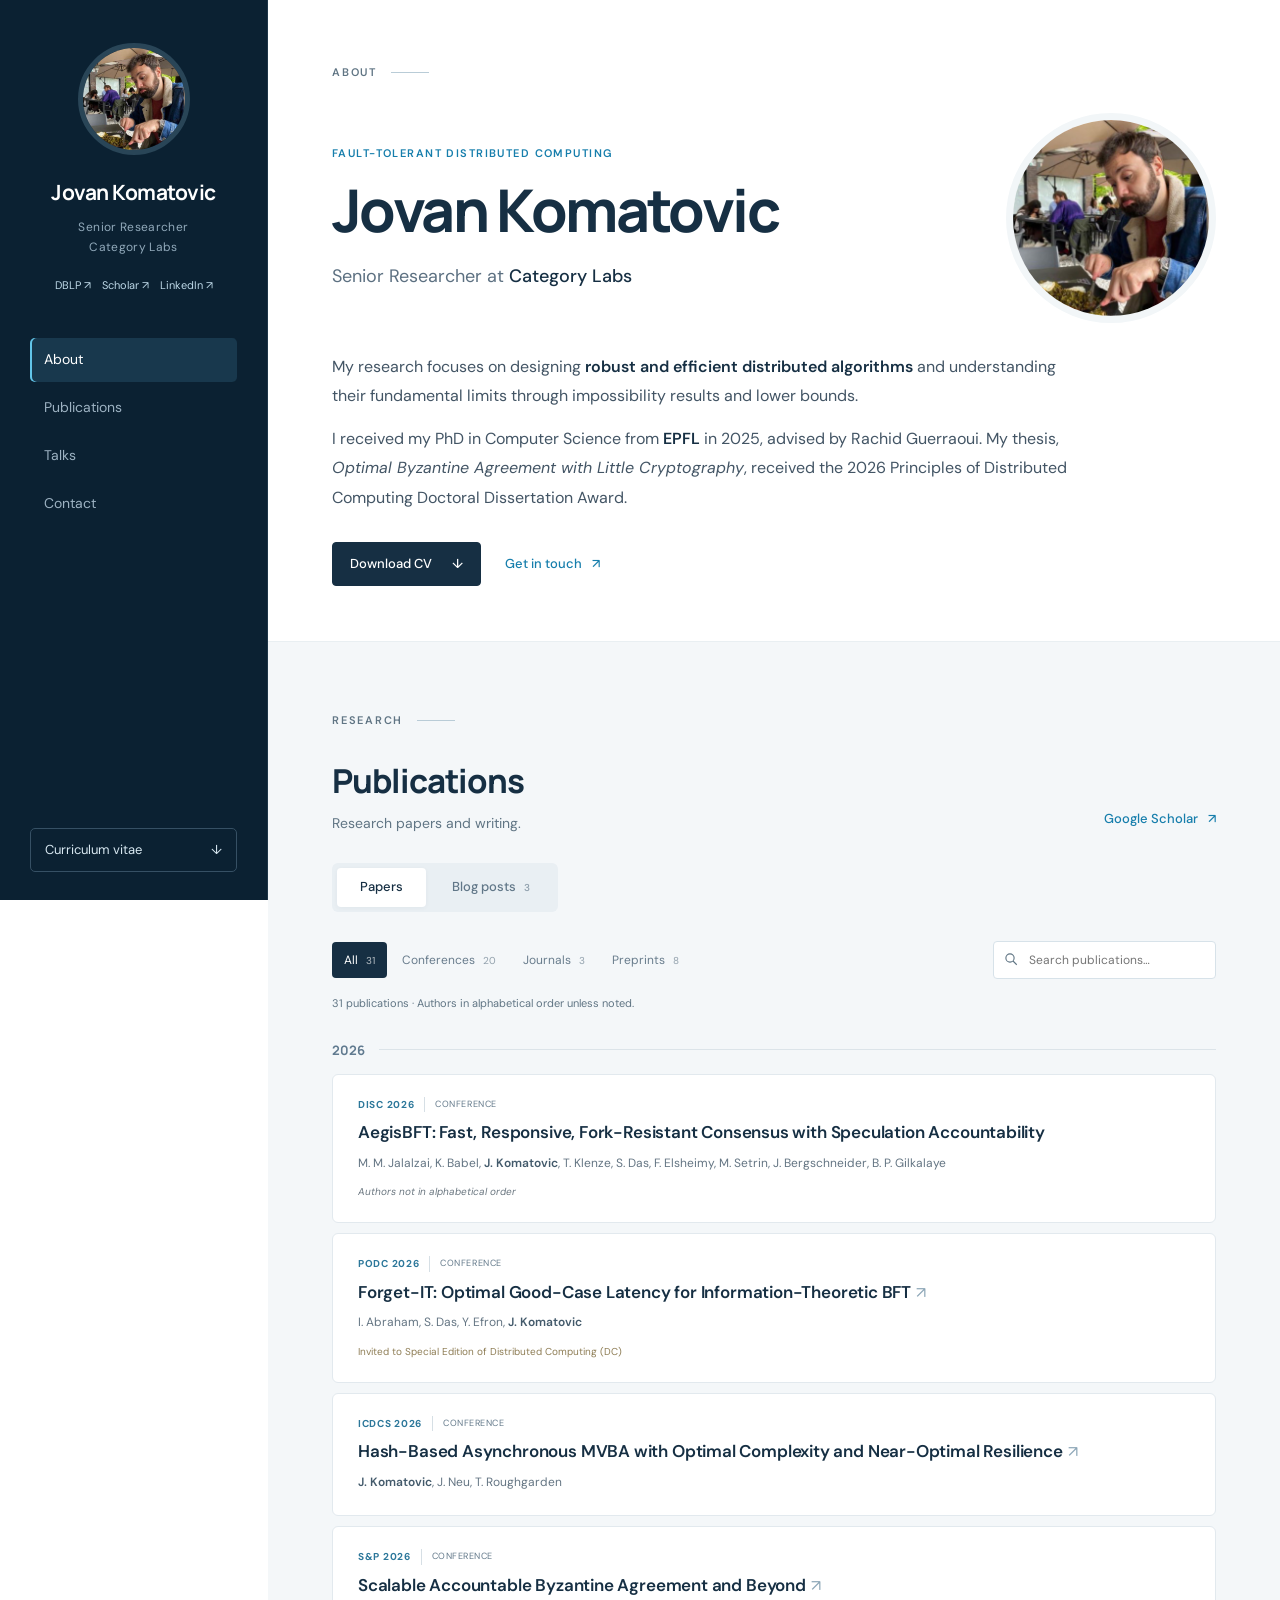
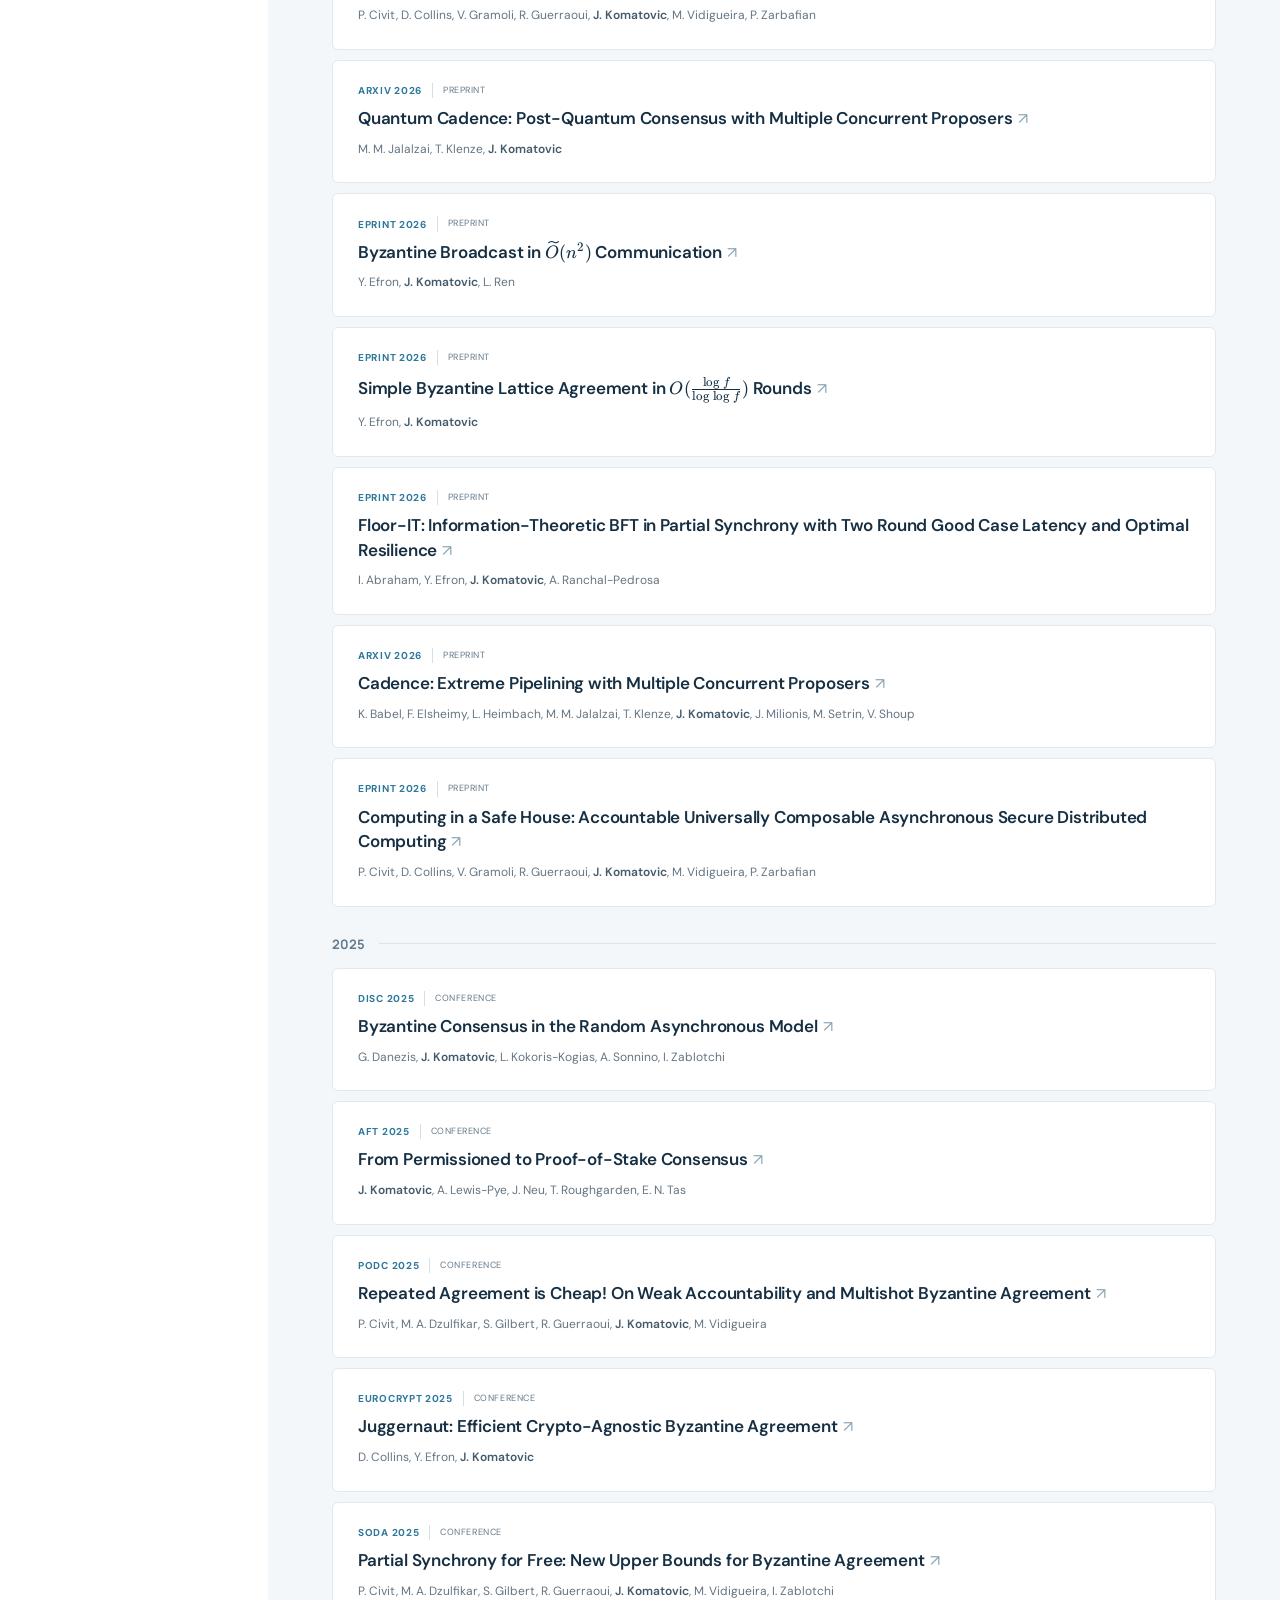
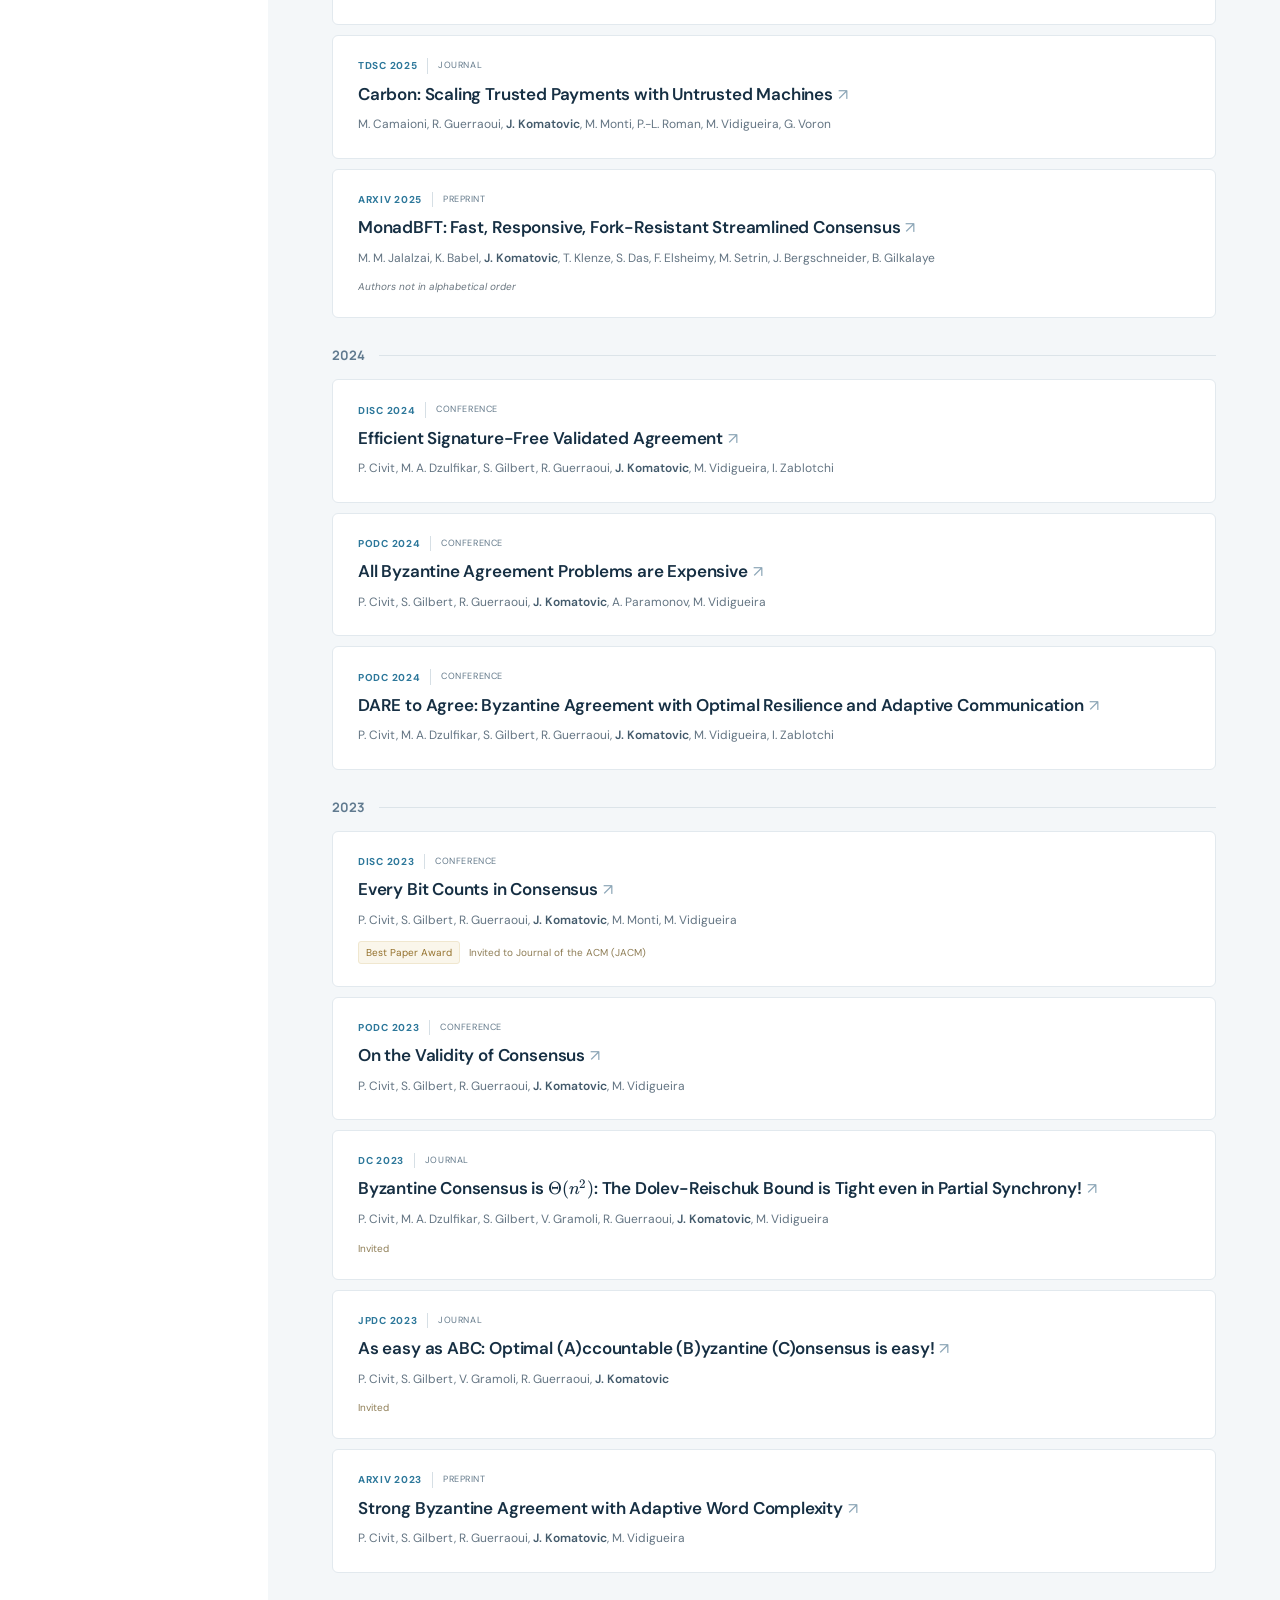
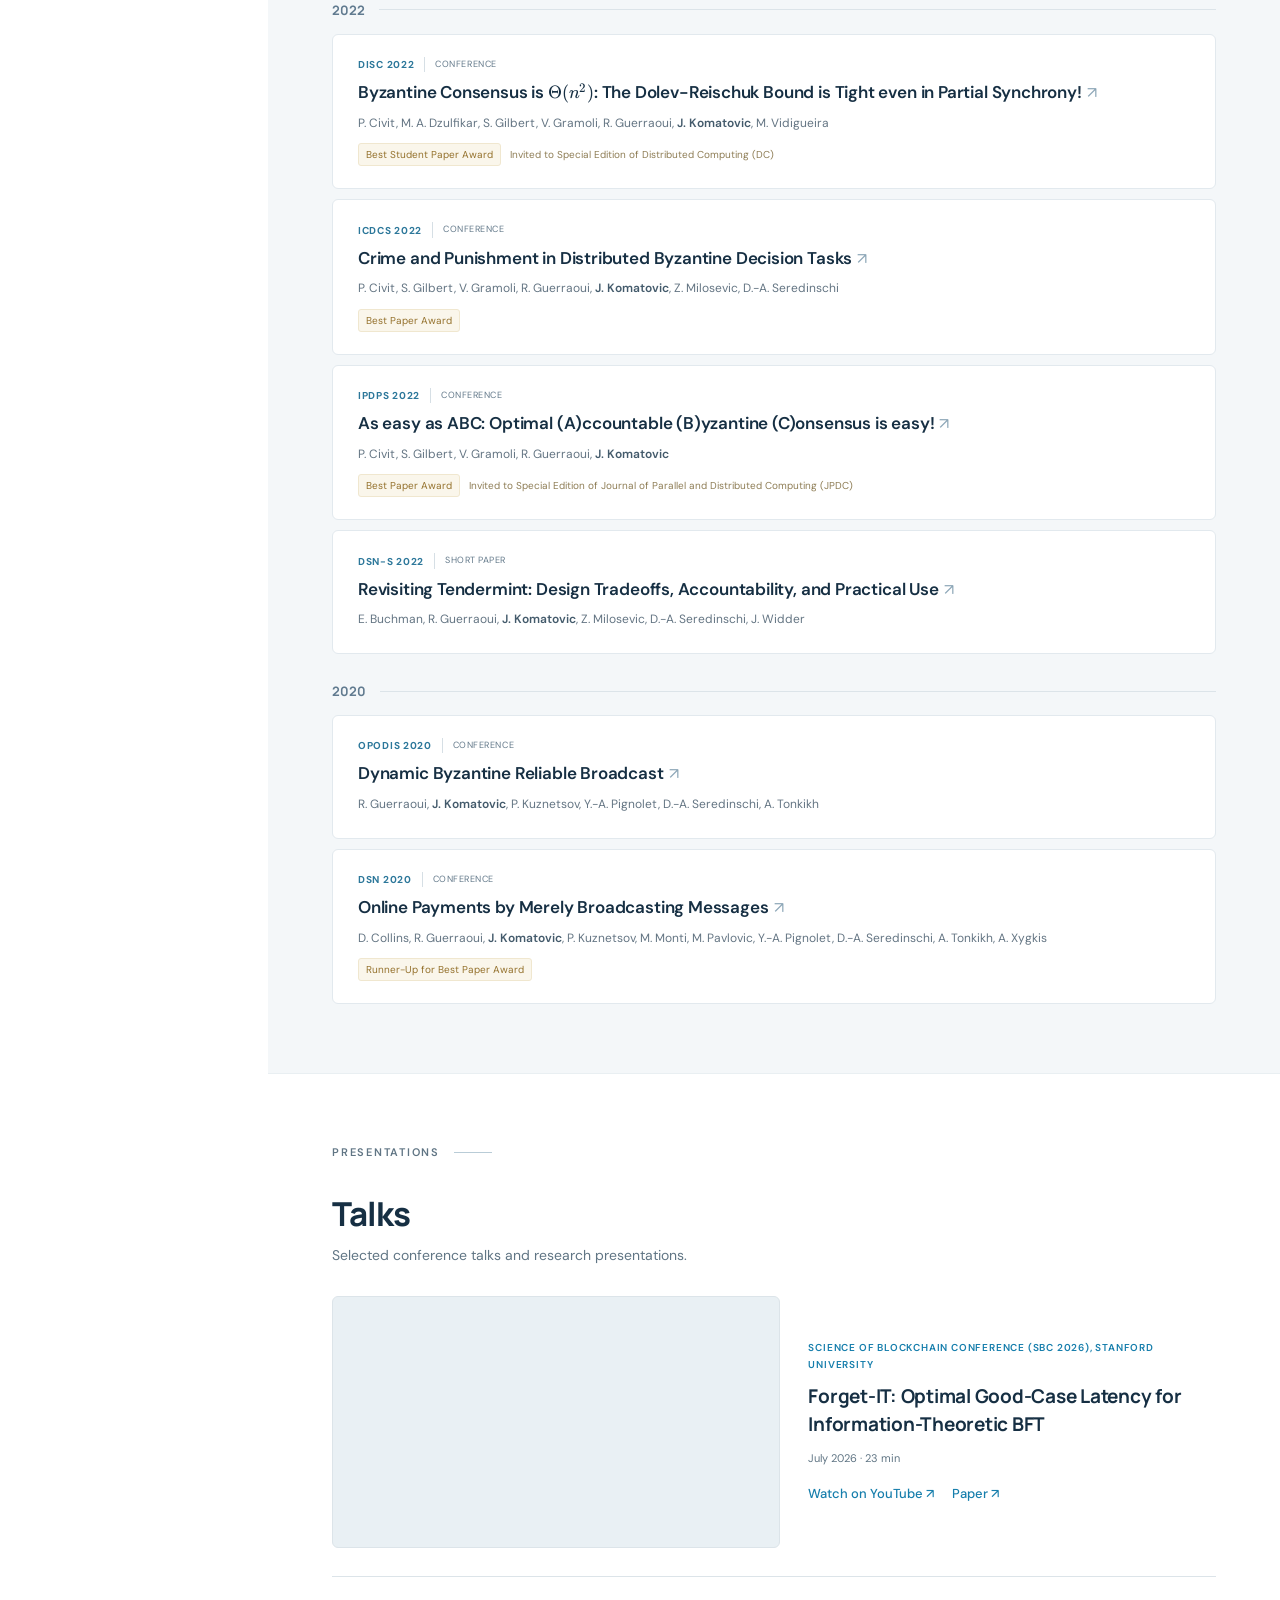
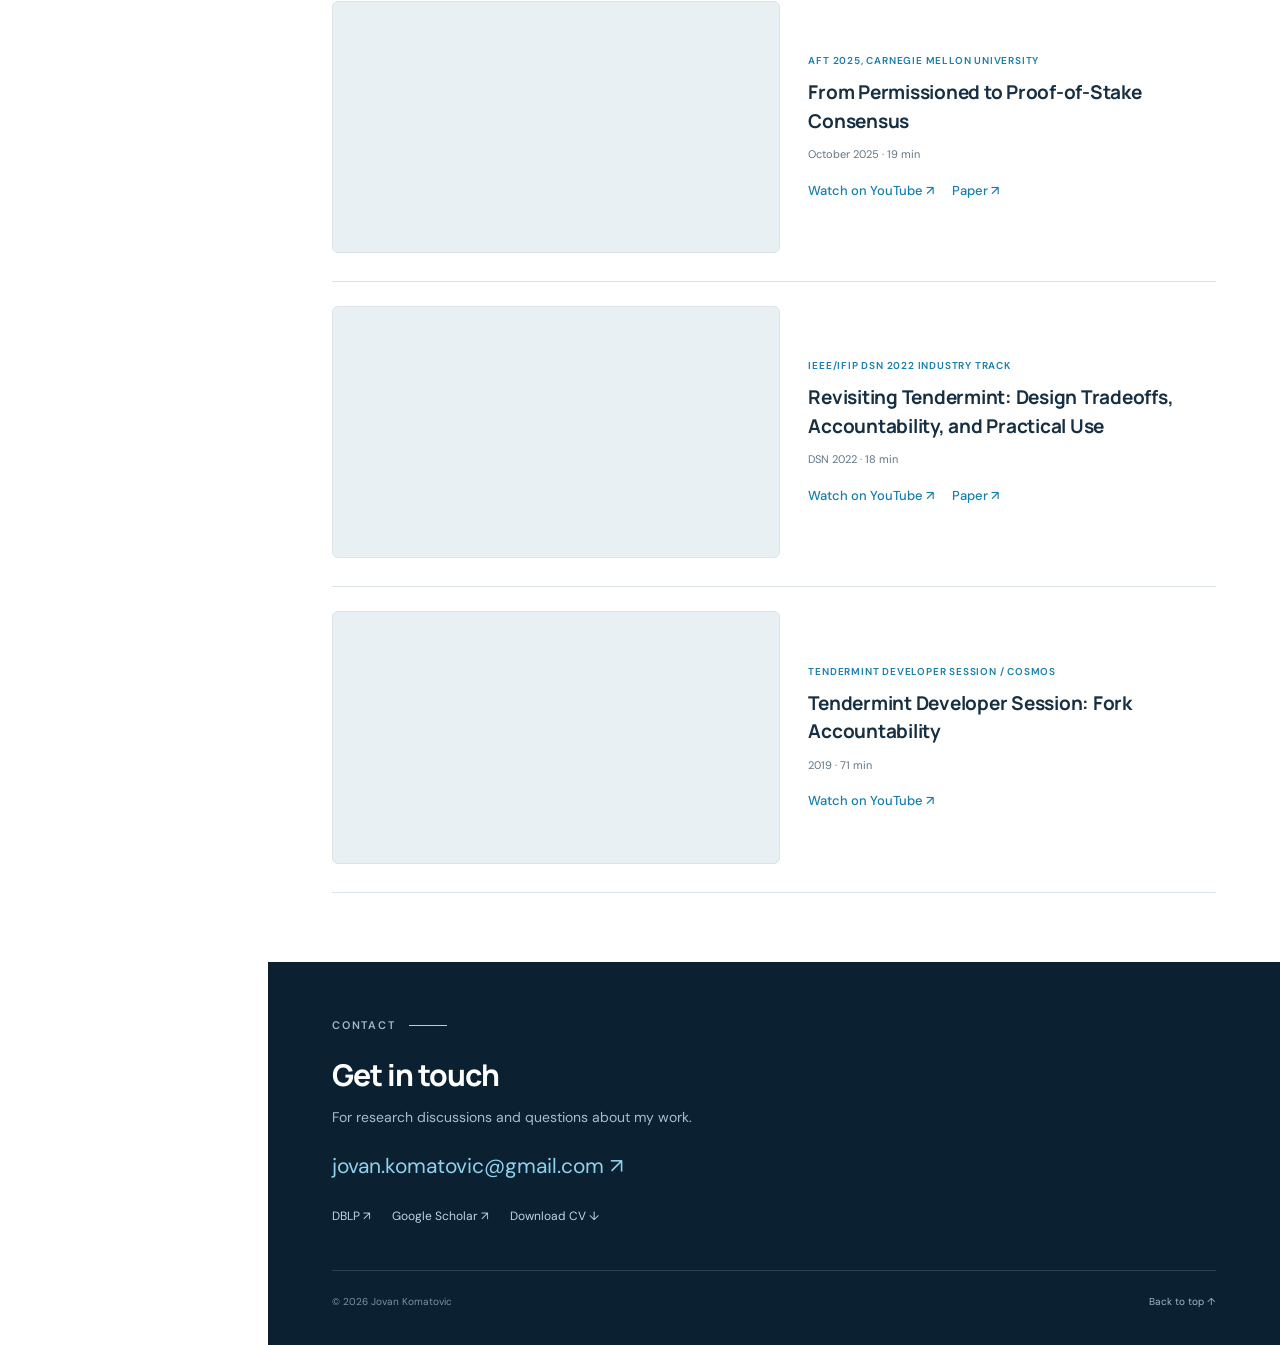
==== index.html @ bb8ce45b "Add files via upload" ====
<!doctype html>
<html lang="en">
<head>
<meta charset="UTF-8"><meta name="viewport" content="width=device-width,initial-scale=1">
<title>Jovan Komatovic | Distributed Computing</title>
<meta name="description" content="Jovan Komatovic, Senior Researcher at Category Labs. Research on distributed computing, Byzantine fault tolerance, consensus, and the limits of agreement.">
<meta name="theme-color" content="#0b2132">
<meta property="og:title" content="Jovan Komatovic | Distributed Computing"><meta property="og:description" content="Research, publications, and academic work in fault-tolerant distributed computing."><meta property="og:type" content="website">
<link rel="icon" type="image/svg+xml" href="favicon.svg"><link rel="stylesheet" href="katex.min.css"><link rel="stylesheet" href="styles.css"><script src="script.js" defer></script>
</head>
<body>
<a class="skip-link" href="#main">Skip to content</a>
<header class="mobile-bar"><a class="mobile-brand" href="#about">Jovan Komatovic<span style="color:#258bb7">.</span></a><button class="menu-toggle" type="button" aria-expanded="false" aria-controls="sidebar" aria-label="Open navigation"><svg width="18" height="18" viewBox="0 0 24 24" fill="none" stroke="currentColor" stroke-width="1.5"><path d="M4 6h16M4 12h16M4 18h16"/></svg></button></header>
<button class="menu-backdrop" aria-label="Close navigation" tabindex="-1"></button>
<aside class="sidebar" id="sidebar" aria-label="Profile and navigation">
<button class="menu-close" type="button" aria-label="Close navigation">×</button>
<div class="identity"><a href="#about" class="profile-photo-link" aria-label="Jovan Komatovic — home"><img class="profile-photo" src="jovan-komatovic.jpg" alt="Jovan Komatovic" width="112" height="112"></a><a href="#about" class="identity-name">Jovan Komatovic</a><p class="identity-role">Senior Researcher<br>Category Labs</p><div class="profile-links"><a href="https://dblp.org/pid/256/9434.html" target="_blank" rel="noopener noreferrer">DBLP ↗</a><a href="https://scholar.google.com/citations?user=EXXbLXkAAAAJ" target="_blank" rel="noopener noreferrer">Scholar ↗</a><a href="https://rs.linkedin.com/in/jovan-komatovic-494227280" target="_blank" rel="noopener noreferrer">LinkedIn ↗</a></div></div>
<nav class="navigation" aria-label="Main navigation"><a class="nav-link active" href="#about">About</a><a class="nav-link" href="#publications">Publications</a><a class="nav-link" href="#talks">Talks</a><a class="nav-link" href="#contact">Contact</a></nav>
<div class="sidebar-bottom"><a class="sidebar-cv" href="Jovan-Komatovic-CV.pdf" download>Curriculum vitae <span aria-hidden="true">↓</span></a></div>
</aside>
<main id="main">
<section class="section about" id="about"><div class="inner">
<div class="section-label">About</div>
<div class="hero-top"><div><p class="eyebrow">Fault-tolerant distributed computing</p><h1>Jovan Komatovic</h1><p class="role">Senior Researcher at <strong>Category Labs</strong></p></div><img class="hero-photo" src="jovan-komatovic.jpg" alt="Jovan Komatovic" width="210" height="210"></div>
<div class="bio"><p>My research focuses on designing <strong>robust and efficient distributed algorithms</strong> and understanding their fundamental limits through impossibility results and lower bounds.</p><p>I received my PhD in Computer Science from <strong>EPFL</strong> in 2025, advised by Rachid Guerraoui. My thesis, <em>Optimal Byzantine Agreement with Little Cryptography</em>, received the 2026 Principles of Distributed Computing Doctoral Dissertation Award.</p></div>

<div class="hero-actions"><a class="button-primary" href="Jovan-Komatovic-CV.pdf" download>Download CV <span aria-hidden="true">↓</span></a><a class="text-link" href="mailto:jovan.komatovic@gmail.com">Get in touch <span aria-hidden="true">↗</span></a></div>
</div></section>
<section class="section publications" id="publications"><div class="inner">
<div class="section-label">Research</div><div class="section-header"><div><h2>Publications</h2><p class="section-intro">Research papers and writing.</p></div><a class="text-link" href="https://scholar.google.com/citations?user=EXXbLXkAAAAJ" target="_blank" rel="noopener noreferrer">Google Scholar <span aria-hidden="true">↗</span></a></div>
<div class="publication-tabs" role="tablist" aria-label="Publication type"><button id="papers-tab" role="tab" aria-selected="true" aria-controls="papers-panel" tabindex="0" data-view="papers">Papers</button><button id="blogs-tab" role="tab" aria-selected="false" aria-controls="blogs-panel" tabindex="-1" data-view="blogs">Blog posts <span>3</span></button></div><div id="papers-panel" class="publication-panel" role="tabpanel" aria-labelledby="papers-tab"><div class="publication-controls"><div class="filters" role="group" aria-label="Filter publications"><button class="filter" data-filter="all" aria-pressed="true">All <span class="count">31</span></button><button class="filter" data-filter="conference" aria-pressed="false">Conferences <span class="count">20</span></button><button class="filter" data-filter="journal" aria-pressed="false">Journals <span class="count">3</span></button><button class="filter" data-filter="preprint" aria-pressed="false">Preprints <span class="count">8</span></button></div><label class="search"><svg width="15" height="15" viewBox="0 0 20 20" fill="none" stroke="currentColor" stroke-width="1.5" aria-hidden="true"><circle cx="8" cy="8" r="5.5"/><path d="m12 12 5 5"/></svg><span class="sr-only">Search publications</span><input id="publication-search" type="search" placeholder="Search publications…" autocomplete="off"></label></div>
<p class="results-meta"><span id="results-count" aria-live="polite">31 publications</span> · Authors in alphabetical order unless noted.</p>
<div id="publication-list"><div class="year-group"><div class="pub-year" role="heading" aria-level="3">2026</div><div class="pub-list">
<article class="publication" data-category="conference"><div class="pub-meta"><span class="venue" title="International Symposium on Distributed Computing">DISC 2026</span><span class="pub-category">Conference</span></div><h3>AegisBFT: Fast, Responsive, Fork-Resistant Consensus with Speculation Accountability</h3><p class="authors">M. M. Jalalzai, K. Babel, <strong>J. Komatovic</strong>, T. Klenze, S. Das, F. Elsheimy, M. Setrin, J. Bergschneider, B. P. Gilkalaye</p><div class="pub-note"><span class="author-note">Authors not in alphabetical order</span></div></article>
<article class="publication" data-category="conference"><div class="pub-meta"><span class="venue" title="ACM Symposium on Principles of Distributed Computing">PODC 2026</span><span class="pub-category">Conference</span></div><h3><a href="https://eprint.iacr.org/2026/355" target="_blank" rel="noopener noreferrer">Forget-IT: Optimal Good-Case Latency for Information-Theoretic BFT<span class="paper-arrow" aria-hidden="true">↗</span></a></h3><p class="authors">I. Abraham, S. Das, Y. Efron, <strong>J. Komatovic</strong></p><div class="pub-note"><span>Invited to Special Edition of Distributed Computing (DC)</span></div></article>
<article class="publication" data-category="conference"><div class="pub-meta"><span class="venue" title="IEEE International Conference on Distributed Computing Systems">ICDCS 2026</span><span class="pub-category">Conference</span></div><h3><a href="https://doi.org/10.1109/2575-8411.2026.00017" target="_blank" rel="noopener noreferrer">Hash-Based Asynchronous MVBA with Optimal Complexity and Near-Optimal Resilience<span class="paper-arrow" aria-hidden="true">↗</span></a></h3><p class="authors"><strong>J. Komatovic</strong>, J. Neu, T. Roughgarden</p></article>
<article class="publication" data-category="conference"><div class="pub-meta"><span class="venue" title="IEEE Symposium on Security and Privacy">S&amp;P 2026</span><span class="pub-category">Conference</span></div><h3><a href="https://eprint.iacr.org/2025/1277" target="_blank" rel="noopener noreferrer">Scalable Accountable Byzantine Agreement and Beyond<span class="paper-arrow" aria-hidden="true">↗</span></a></h3><p class="authors">P. Civit, D. Collins, V. Gramoli, R. Guerraoui, <strong>J. Komatovic</strong>, M. Vidigueira, P. Zarbafian</p></article>
<article class="publication" data-category="preprint"><div class="pub-meta"><span class="venue" title="arXiv">arXiv 2026</span><span class="pub-category">Preprint</span></div><h3><a href="https://arxiv.org/abs/2610.32803" target="_blank" rel="noopener noreferrer">Quantum Cadence: Post-Quantum Consensus with Multiple Concurrent Proposers<span class="paper-arrow" aria-hidden="true">↗</span></a></h3><p class="authors">M. M. Jalalzai, T. Klenze, <strong>J. Komatovic</strong></p></article>
<article class="publication" data-category="preprint"><div class="pub-meta"><span class="venue" title="ePrint">ePrint 2026</span><span class="pub-category">Preprint</span></div><h3><a href="https://eprint.iacr.org/2026/2504" target="_blank" rel="noopener noreferrer">Byzantine Broadcast in <span class="katex"><span class="katex-mathml"><math xmlns="http://www.w3.org/1998/Math/MathML"><semantics><mrow><mover accent="true"><mi>O</mi><mo stretchy="true">~</mo></mover><mo stretchy="false">(</mo><msup><mi>n</mi><mn>2</mn></msup><mo stretchy="false">)</mo></mrow><annotation encoding="application/x-tex">\widetilde{O}(n^2)</annotation></semantics></math></span><span class="katex-html" aria-hidden="true"><span class="katex-base"><span class="katex-strut" style="height:1.1933em;vertical-align:-0.25em;"></span><span class="mord katex-accent"><span class="vlist-t"><span class="vlist-r"><span class="vlist" style="height:0.9433em;"><span style="top:-3em;"><span class="pstrut" style="height:3em;"></span><span class="mord mathnormal" style="margin-right:0.0278em;">O</span></span><span class="svg-align" style="width:calc(100% - 0.1667em);margin-left:0.1667em;top:-3.6833em;"><span class="pstrut" style="height:3em;"></span><span style="height:0.26em;"><svg xmlns="http://www.w3.org/2000/svg" width="100%" height="0.26em" viewBox="0 0 600 260" preserveAspectRatio="none"><path d="M200 55.538c-77 0-168 73.953-177 73.953-3 0-7
-2.175-9-5.437L2 97c-1-2-2-4-2-6 0-4 2-7 5-9l20-12C116 12 171 0 207 0c86 0
 114 68 191 68 78 0 168-68 177-68 4 0 7 2 9 5l12 19c1 2.175 2 4.35 2 6.525 0
 4.35-2 7.613-5 9.788l-19 13.05c-92 63.077-116.937 75.308-183 76.128
-68.267.847-113-73.952-191-73.952z"/></svg></span></span></span></span></span></span><span class="mopen">(</span><span class="mord"><span class="mord mathnormal">n</span><span class="msupsub"><span class="vlist-t"><span class="vlist-r"><span class="vlist" style="height:0.8141em;"><span style="top:-3.063em;margin-right:0.05em;"><span class="pstrut" style="height:2.7em;"></span><span class="katex-sizing reset-size6 size3 mtight"><span class="mord mtight">2</span></span></span></span></span></span></span></span><span class="mclose">)</span></span></span></span> Communication<span class="paper-arrow" aria-hidden="true">↗</span></a></h3><p class="authors">Y. Efron, <strong>J. Komatovic</strong>, L. Ren</p></article>
<article class="publication" data-category="preprint"><div class="pub-meta"><span class="venue" title="ePrint">ePrint 2026</span><span class="pub-category">Preprint</span></div><h3><a href="https://eprint.iacr.org/2026/2400" target="_blank" rel="noopener noreferrer">Simple Byzantine Lattice Agreement in <span class="katex"><span class="katex-mathml"><math xmlns="http://www.w3.org/1998/Math/MathML"><semantics><mrow><mi>O</mi><mo stretchy="false">(</mo><mfrac><mrow><mi>log</mi><mo>⁡</mo><mi>f</mi></mrow><mrow><mi>log</mi><mo>⁡</mo><mi>log</mi><mo>⁡</mo><mi>f</mi></mrow></mfrac><mo stretchy="false">)</mo></mrow><annotation encoding="application/x-tex">O(\frac{\log f}{\log\log f})</annotation></semantics></math></span><span class="katex-html" aria-hidden="true"><span class="katex-base"><span class="katex-strut" style="height:1.4133em;vertical-align:-0.4811em;"></span><span class="mord mathnormal" style="margin-right:0.0278em;">O</span><span class="mopen">(</span><span class="mord"><span class="mopen nulldelimiter"></span><span class="mfrac"><span class="vlist-t vlist-t2"><span class="vlist-r"><span class="vlist" style="height:0.9322em;"><span style="top:-2.655em;"><span class="pstrut" style="height:3em;"></span><span class="katex-sizing reset-size6 size3 mtight"><span class="mord mtight"><span class="mop mtight"><span class="mtight">l</span><span class="mtight">o</span><span class="mtight" style="margin-right:0.0139em;">g</span></span><span class="mspace mtight" style="margin-right:0.1952em;"></span><span class="mop mtight"><span class="mtight">l</span><span class="mtight">o</span><span class="mtight" style="margin-right:0.0139em;">g</span></span><span class="mspace mtight" style="margin-right:0.1952em;"></span><span class="mord mathnormal mtight" style="margin-right:0.1076em;">f</span></span></span></span><span style="top:-3.23em;"><span class="pstrut" style="height:3em;"></span><span class="frac-line" style="border-bottom-width:0.04em;"></span></span><span style="top:-3.4461em;"><span class="pstrut" style="height:3em;"></span><span class="katex-sizing reset-size6 size3 mtight"><span class="mord mtight"><span class="mop mtight"><span class="mtight">l</span><span class="mtight">o</span><span class="mtight" style="margin-right:0.0139em;">g</span></span><span class="mspace mtight" style="margin-right:0.1952em;"></span><span class="mord mathnormal mtight" style="margin-right:0.1076em;">f</span></span></span></span></span><span class="vlist-s">​</span></span><span class="vlist-r"><span class="vlist" style="height:0.4811em;"><span></span></span></span></span></span><span class="mclose nulldelimiter"></span></span><span class="mclose">)</span></span></span></span> Rounds<span class="paper-arrow" aria-hidden="true">↗</span></a></h3><p class="authors">Y. Efron, <strong>J. Komatovic</strong></p></article>
<article class="publication" data-category="preprint"><div class="pub-meta"><span class="venue" title="ePrint">ePrint 2026</span><span class="pub-category">Preprint</span></div><h3><a href="https://eprint.iacr.org/2026/1496" target="_blank" rel="noopener noreferrer">Floor-IT: Information-Theoretic BFT in Partial Synchrony with Two Round Good Case Latency and Optimal Resilience<span class="paper-arrow" aria-hidden="true">↗</span></a></h3><p class="authors">I. Abraham, Y. Efron, <strong>J. Komatovic</strong>, A. Ranchal-Pedrosa</p></article>
<article class="publication" data-category="preprint"><div class="pub-meta"><span class="venue" title="arXiv">arXiv 2026</span><span class="pub-category">Preprint</span></div><h3><a href="https://arxiv.org/abs/2607.02275" target="_blank" rel="noopener noreferrer">Cadence: Extreme Pipelining with Multiple Concurrent Proposers<span class="paper-arrow" aria-hidden="true">↗</span></a></h3><p class="authors">K. Babel, F. Elsheimy, L. Heimbach, M. M. Jalalzai, T. Klenze, <strong>J. Komatovic</strong>, J. Milionis, M. Setrin, V. Shoup</p></article>
<article class="publication" data-category="preprint"><div class="pub-meta"><span class="venue" title="ePrint">ePrint 2026</span><span class="pub-category">Preprint</span></div><h3><a href="https://eprint.iacr.org/2026/182" target="_blank" rel="noopener noreferrer">Computing in a Safe House: Accountable Universally Composable Asynchronous Secure Distributed Computing<span class="paper-arrow" aria-hidden="true">↗</span></a></h3><p class="authors">P. Civit, D. Collins, V. Gramoli, R. Guerraoui, <strong>J. Komatovic</strong>, M. Vidigueira, P. Zarbafian</p></article>
</div></div>
<div class="year-group"><div class="pub-year" role="heading" aria-level="3">2025</div><div class="pub-list">
<article class="publication" data-category="conference"><div class="pub-meta"><span class="venue" title="International Symposium on Distributed Computing">DISC 2025</span><span class="pub-category">Conference</span></div><h3><a href="https://doi.org/10.4230/LIPIcs.DISC.2025.28" target="_blank" rel="noopener noreferrer">Byzantine Consensus in the Random Asynchronous Model<span class="paper-arrow" aria-hidden="true">↗</span></a></h3><p class="authors">G. Danezis, <strong>J. Komatovic</strong>, L. Kokoris-Kogias, A. Sonnino, I. Zablotchi</p></article>
<article class="publication" data-category="conference"><div class="pub-meta"><span class="venue" title="Advances in Financial Technologies">AFT 2025</span><span class="pub-category">Conference</span></div><h3><a href="https://doi.org/10.4230/LIPIcs.AFT.2025.18" target="_blank" rel="noopener noreferrer">From Permissioned to Proof-of-Stake Consensus<span class="paper-arrow" aria-hidden="true">↗</span></a></h3><p class="authors"><strong>J. Komatovic</strong>, A. Lewis-Pye, J. Neu, T. Roughgarden, E. N. Tas</p></article>
<article class="publication" data-category="conference"><div class="pub-meta"><span class="venue" title="ACM Symposium on Principles of Distributed Computing">PODC 2025</span><span class="pub-category">Conference</span></div><h3><a href="https://doi.org/10.1145/3732772.3733520" target="_blank" rel="noopener noreferrer">Repeated Agreement is Cheap! On Weak Accountability and Multishot Byzantine Agreement<span class="paper-arrow" aria-hidden="true">↗</span></a></h3><p class="authors">P. Civit, M. A. Dzulfikar, S. Gilbert, R. Guerraoui, <strong>J. Komatovic</strong>, M. Vidigueira</p></article>
<article class="publication" data-category="conference"><div class="pub-meta"><span class="venue" title="International Conference on the Theory and Applications of Cryptographic Techniques">Eurocrypt 2025</span><span class="pub-category">Conference</span></div><h3><a href="https://doi.org/10.1007/978-3-031-91092-0_3" target="_blank" rel="noopener noreferrer">Juggernaut: Efficient Crypto-Agnostic Byzantine Agreement<span class="paper-arrow" aria-hidden="true">↗</span></a></h3><p class="authors">D. Collins, Y. Efron, <strong>J. Komatovic</strong></p></article>
<article class="publication" data-category="conference"><div class="pub-meta"><span class="venue" title="ACM-SIAM Symposium on Discrete Algorithms">SODA 2025</span><span class="pub-category">Conference</span></div><h3><a href="https://doi.org/10.1137/1.9781611978322.144" target="_blank" rel="noopener noreferrer">Partial Synchrony for Free: New Upper Bounds for Byzantine Agreement<span class="paper-arrow" aria-hidden="true">↗</span></a></h3><p class="authors">P. Civit, M. A. Dzulfikar, S. Gilbert, R. Guerraoui, <strong>J. Komatovic</strong>, M. Vidigueira, I. Zablotchi</p></article>
<article class="publication" data-category="journal"><div class="pub-meta"><span class="venue" title="IEEE Transactions on Dependable and Secure Computing">TDSC 2025</span><span class="pub-category">Journal</span></div><h3><a href="https://doi.org/10.1109/TDSC.2024.3428617" target="_blank" rel="noopener noreferrer">Carbon: Scaling Trusted Payments with Untrusted Machines<span class="paper-arrow" aria-hidden="true">↗</span></a></h3><p class="authors">M. Camaioni, R. Guerraoui, <strong>J. Komatovic</strong>, M. Monti, P.-L. Roman, M. Vidigueira, G. Voron</p></article>
<article class="publication" data-category="preprint"><div class="pub-meta"><span class="venue" title="arXiv">arXiv 2025</span><span class="pub-category">Preprint</span></div><h3><a href="https://arxiv.org/abs/2502.20692" target="_blank" rel="noopener noreferrer">MonadBFT: Fast, Responsive, Fork-Resistant Streamlined Consensus<span class="paper-arrow" aria-hidden="true">↗</span></a></h3><p class="authors">M. M. Jalalzai, K. Babel, <strong>J. Komatovic</strong>, T. Klenze, S. Das, F. Elsheimy, M. Setrin, J. Bergschneider, B. Gilkalaye</p><div class="pub-note"><span class="author-note">Authors not in alphabetical order</span></div></article>
</div></div>
<div class="year-group"><div class="pub-year" role="heading" aria-level="3">2024</div><div class="pub-list">
<article class="publication" data-category="conference"><div class="pub-meta"><span class="venue" title="International Symposium on Distributed Computing">DISC 2024</span><span class="pub-category">Conference</span></div><h3><a href="https://doi.org/10.4230/LIPIcs.DISC.2024.14" target="_blank" rel="noopener noreferrer">Efficient Signature-Free Validated Agreement<span class="paper-arrow" aria-hidden="true">↗</span></a></h3><p class="authors">P. Civit, M. A. Dzulfikar, S. Gilbert, R. Guerraoui, <strong>J. Komatovic</strong>, M. Vidigueira, I. Zablotchi</p></article>
<article class="publication" data-category="conference"><div class="pub-meta"><span class="venue" title="ACM Symposium on Principles of Distributed Computing">PODC 2024</span><span class="pub-category">Conference</span></div><h3><a href="https://arxiv.org/abs/2311.08060" target="_blank" rel="noopener noreferrer">All Byzantine Agreement Problems are Expensive<span class="paper-arrow" aria-hidden="true">↗</span></a></h3><p class="authors">P. Civit, S. Gilbert, R. Guerraoui, <strong>J. Komatovic</strong>, A. Paramonov, M. Vidigueira</p></article>
<article class="publication" data-category="conference"><div class="pub-meta"><span class="venue" title="ACM Symposium on Principles of Distributed Computing">PODC 2024</span><span class="pub-category">Conference</span></div><h3><a href="https://eprint.iacr.org/2024/403" target="_blank" rel="noopener noreferrer">DARE to Agree: Byzantine Agreement with Optimal Resilience and Adaptive Communication<span class="paper-arrow" aria-hidden="true">↗</span></a></h3><p class="authors">P. Civit, M. A. Dzulfikar, S. Gilbert, R. Guerraoui, <strong>J. Komatovic</strong>, M. Vidigueira, I. Zablotchi</p></article>
</div></div>
<div class="year-group"><div class="pub-year" role="heading" aria-level="3">2023</div><div class="pub-list">
<article class="publication" data-category="conference"><div class="pub-meta"><span class="venue" title="International Symposium on Distributed Computing">DISC 2023</span><span class="pub-category">Conference</span></div><h3><a href="https://arxiv.org/abs/2306.00431" target="_blank" rel="noopener noreferrer">Every Bit Counts in Consensus<span class="paper-arrow" aria-hidden="true">↗</span></a></h3><p class="authors">P. Civit, S. Gilbert, R. Guerraoui, <strong>J. Komatovic</strong>, M. Monti, M. Vidigueira</p><div class="pub-note"><span class="award-badge">Best Paper Award</span><span>Invited to Journal of the ACM (JACM)</span></div></article>
<article class="publication" data-category="conference"><div class="pub-meta"><span class="venue" title="ACM Symposium on Principles of Distributed Computing">PODC 2023</span><span class="pub-category">Conference</span></div><h3><a href="https://arxiv.org/abs/2301.04920" target="_blank" rel="noopener noreferrer">On the Validity of Consensus<span class="paper-arrow" aria-hidden="true">↗</span></a></h3><p class="authors">P. Civit, S. Gilbert, R. Guerraoui, <strong>J. Komatovic</strong>, M. Vidigueira</p></article>
<article class="publication" data-category="journal"><div class="pub-meta"><span class="venue" title="Distributed Computing">DC 2023</span><span class="pub-category">Journal</span></div><h3><a href="https://doi.org/10.1007/s00446-023-00458-w" target="_blank" rel="noopener noreferrer">Byzantine Consensus is <span class="katex"><span class="katex-mathml"><math xmlns="http://www.w3.org/1998/Math/MathML"><semantics><mrow><mi mathvariant="normal">Θ</mi><mo stretchy="false">(</mo><msup><mi>n</mi><mn>2</mn></msup><mo stretchy="false">)</mo></mrow><annotation encoding="application/x-tex">\Theta(n^2)</annotation></semantics></math></span><span class="katex-html" aria-hidden="true"><span class="katex-base"><span class="katex-strut" style="height:1.0641em;vertical-align:-0.25em;"></span><span class="mord">Θ</span><span class="mopen">(</span><span class="mord"><span class="mord mathnormal">n</span><span class="msupsub"><span class="vlist-t"><span class="vlist-r"><span class="vlist" style="height:0.8141em;"><span style="top:-3.063em;margin-right:0.05em;"><span class="pstrut" style="height:2.7em;"></span><span class="katex-sizing reset-size6 size3 mtight"><span class="mord mtight">2</span></span></span></span></span></span></span></span><span class="mclose">)</span></span></span></span>: The Dolev-Reischuk Bound is Tight even in Partial Synchrony!<span class="paper-arrow" aria-hidden="true">↗</span></a></h3><p class="authors">P. Civit, M. A. Dzulfikar, S. Gilbert, V. Gramoli, R. Guerraoui, <strong>J. Komatovic</strong>, M. Vidigueira</p><div class="pub-note"><span>Invited</span></div></article>
<article class="publication" data-category="journal"><div class="pub-meta"><span class="venue" title="Journal of Parallel and Distributed Computing">JPDC 2023</span><span class="pub-category">Journal</span></div><h3><a href="https://doi.org/10.1016/j.jpdc.2023.104743" target="_blank" rel="noopener noreferrer">As easy as ABC: Optimal (A)ccountable (B)yzantine (C)onsensus is easy!<span class="paper-arrow" aria-hidden="true">↗</span></a></h3><p class="authors">P. Civit, S. Gilbert, V. Gramoli, R. Guerraoui, <strong>J. Komatovic</strong></p><div class="pub-note"><span>Invited</span></div></article>
<article class="publication" data-category="preprint"><div class="pub-meta"><span class="venue" title="arXiv">arXiv 2023</span><span class="pub-category">Preprint</span></div><h3><a href="https://arxiv.org/abs/2308.03524" target="_blank" rel="noopener noreferrer">Strong Byzantine Agreement with Adaptive Word Complexity<span class="paper-arrow" aria-hidden="true">↗</span></a></h3><p class="authors">P. Civit, S. Gilbert, R. Guerraoui, <strong>J. Komatovic</strong>, M. Vidigueira</p></article>
</div></div>
<div class="year-group"><div class="pub-year" role="heading" aria-level="3">2022</div><div class="pub-list">
<article class="publication" data-category="conference"><div class="pub-meta"><span class="venue" title="International Symposium on Distributed Computing">DISC 2022</span><span class="pub-category">Conference</span></div><h3><a href="https://doi.org/10.4230/LIPIcs.DISC.2022.14" target="_blank" rel="noopener noreferrer">Byzantine Consensus is <span class="katex"><span class="katex-mathml"><math xmlns="http://www.w3.org/1998/Math/MathML"><semantics><mrow><mi mathvariant="normal">Θ</mi><mo stretchy="false">(</mo><msup><mi>n</mi><mn>2</mn></msup><mo stretchy="false">)</mo></mrow><annotation encoding="application/x-tex">\Theta(n^2)</annotation></semantics></math></span><span class="katex-html" aria-hidden="true"><span class="katex-base"><span class="katex-strut" style="height:1.0641em;vertical-align:-0.25em;"></span><span class="mord">Θ</span><span class="mopen">(</span><span class="mord"><span class="mord mathnormal">n</span><span class="msupsub"><span class="vlist-t"><span class="vlist-r"><span class="vlist" style="height:0.8141em;"><span style="top:-3.063em;margin-right:0.05em;"><span class="pstrut" style="height:2.7em;"></span><span class="katex-sizing reset-size6 size3 mtight"><span class="mord mtight">2</span></span></span></span></span></span></span></span><span class="mclose">)</span></span></span></span>: The Dolev-Reischuk Bound is Tight even in Partial Synchrony!<span class="paper-arrow" aria-hidden="true">↗</span></a></h3><p class="authors">P. Civit, M. A. Dzulfikar, S. Gilbert, V. Gramoli, R. Guerraoui, <strong>J. Komatovic</strong>, M. Vidigueira</p><div class="pub-note"><span class="award-badge">Best Student Paper Award</span><span>Invited to Special Edition of Distributed Computing (DC)</span></div></article>
<article class="publication" data-category="conference"><div class="pub-meta"><span class="venue" title="IEEE International Conference on Distributed Computing Systems">ICDCS 2022</span><span class="pub-category">Conference</span></div><h3><a href="https://doi.org/10.1109/ICDCS54860.2022.00013" target="_blank" rel="noopener noreferrer">Crime and Punishment in Distributed Byzantine Decision Tasks<span class="paper-arrow" aria-hidden="true">↗</span></a></h3><p class="authors">P. Civit, S. Gilbert, V. Gramoli, R. Guerraoui, <strong>J. Komatovic</strong>, Z. Milosevic, D.-A. Seredinschi</p><div class="pub-note"><span class="award-badge">Best Paper Award</span></div></article>
<article class="publication" data-category="conference"><div class="pub-meta"><span class="venue" title="IEEE International Parallel &amp; Distributed Processing Symposium">IPDPS 2022</span><span class="pub-category">Conference</span></div><h3><a href="https://doi.org/10.1109/IPDPS53621.2022.00061" target="_blank" rel="noopener noreferrer">As easy as ABC: Optimal (A)ccountable (B)yzantine (C)onsensus is easy!<span class="paper-arrow" aria-hidden="true">↗</span></a></h3><p class="authors">P. Civit, S. Gilbert, V. Gramoli, R. Guerraoui, <strong>J. Komatovic</strong></p><div class="pub-note"><span class="award-badge">Best Paper Award</span><span>Invited to Special Edition of Journal of Parallel and Distributed Computing (JPDC)</span></div></article>
<article class="publication" data-category="short"><div class="pub-meta"><span class="venue" title="IEEE/IFIP International Conference on Dependable Systems and Networks (Supplements)">DSN-S 2022</span><span class="pub-category">Short paper</span></div><h3><a href="https://doi.org/10.1109/DSN-S54099.2022.00014" target="_blank" rel="noopener noreferrer">Revisiting Tendermint: Design Tradeoffs, Accountability, and Practical Use<span class="paper-arrow" aria-hidden="true">↗</span></a></h3><p class="authors">E. Buchman, R. Guerraoui, <strong>J. Komatovic</strong>, Z. Milosevic, D.-A. Seredinschi, J. Widder</p></article>
</div></div>
<div class="year-group"><div class="pub-year" role="heading" aria-level="3">2020</div><div class="pub-list">
<article class="publication" data-category="conference"><div class="pub-meta"><span class="venue" title="International Conference on Principles of Distributed Systems">OPODIS 2020</span><span class="pub-category">Conference</span></div><h3><a href="https://doi.org/10.4230/LIPIcs.OPODIS.2020.23" target="_blank" rel="noopener noreferrer">Dynamic Byzantine Reliable Broadcast<span class="paper-arrow" aria-hidden="true">↗</span></a></h3><p class="authors">R. Guerraoui, <strong>J. Komatovic</strong>, P. Kuznetsov, Y.-A. Pignolet, D.-A. Seredinschi, A. Tonkikh</p></article>
<article class="publication" data-category="conference"><div class="pub-meta"><span class="venue" title="IEEE/IFIP International Conference on Dependable Systems and Networks">DSN 2020</span><span class="pub-category">Conference</span></div><h3><a href="https://doi.org/10.1109/DSN48063.2020.00023" target="_blank" rel="noopener noreferrer">Online Payments by Merely Broadcasting Messages<span class="paper-arrow" aria-hidden="true">↗</span></a></h3><p class="authors">D. Collins, R. Guerraoui, <strong>J. Komatovic</strong>, P. Kuznetsov, M. Monti, M. Pavlovic, Y.-A. Pignolet, D.-A. Seredinschi, A. Tonkikh, A. Xygkis</p><div class="pub-note"><span class="award-badge">Runner-Up for Best Paper Award</span></div></article>
</div></div></div><p id="empty-state" class="empty-state" hidden>No publications match. Try another keyword or select a different category.</p>
<noscript><p class="section-intro">All publications are shown. Enable JavaScript to use search and category filters.</p></noscript></div><div id="blogs-panel" class="publication-panel" role="tabpanel" aria-labelledby="blogs-tab" hidden><p class="blog-intro">Writing with collaborators on <a href="https://decentralizedthoughts.github.io/" target="_blank" rel="noopener noreferrer">Decentralized Thoughts</a>.</p><div class="blog-list"><article class="blog-post"><div class="pub-meta"><span class="venue">Decentralized Thoughts</span><time class="blog-date" datetime="2026-10-23">October 23, 2026</time></div><h3><a href="https://decentralizedthoughts.github.io/2026-10-23-subcubic-broadcast/" target="_blank" rel="noopener noreferrer">Authenticated Broadcast in <span class="katex"><span class="katex-mathml"><math xmlns="http://www.w3.org/1998/Math/MathML"><semantics><mrow><mover accent="true"><mi>O</mi><mo stretchy="true">~</mo></mover><mo stretchy="false">(</mo><msup><mi>n</mi><mn>2.5</mn></msup><mo stretchy="false">)</mo></mrow><annotation encoding="application/x-tex">\widetilde{O}(n^{2.5})</annotation></semantics></math></span><span class="katex-html" aria-hidden="true"><span class="katex-base"><span class="katex-strut" style="height:1.1933em;vertical-align:-0.25em;"></span><span class="mord katex-accent"><span class="vlist-t"><span class="vlist-r"><span class="vlist" style="height:0.9433em;"><span style="top:-3em;"><span class="pstrut" style="height:3em;"></span><span class="mord mathnormal" style="margin-right:0.0278em;">O</span></span><span class="svg-align" style="width:calc(100% - 0.1667em);margin-left:0.1667em;top:-3.6833em;"><span class="pstrut" style="height:3em;"></span><span style="height:0.26em;"><svg xmlns="http://www.w3.org/2000/svg" width="100%" height="0.26em" viewBox="0 0 600 260" preserveAspectRatio="none"><path d="M200 55.538c-77 0-168 73.953-177 73.953-3 0-7
-2.175-9-5.437L2 97c-1-2-2-4-2-6 0-4 2-7 5-9l20-12C116 12 171 0 207 0c86 0
 114 68 191 68 78 0 168-68 177-68 4 0 7 2 9 5l12 19c1 2.175 2 4.35 2 6.525 0
 4.35-2 7.613-5 9.788l-19 13.05c-92 63.077-116.937 75.308-183 76.128
-68.267.847-113-73.952-191-73.952z"/></svg></span></span></span></span></span></span><span class="mopen">(</span><span class="mord"><span class="mord mathnormal">n</span><span class="msupsub"><span class="vlist-t"><span class="vlist-r"><span class="vlist" style="height:0.8141em;"><span style="top:-3.063em;margin-right:0.05em;"><span class="pstrut" style="height:2.7em;"></span><span class="katex-sizing reset-size6 size3 mtight"><span class="mord mtight"><span class="mord mtight">2.5</span></span></span></span></span></span></span></span></span><span class="mclose">)</span></span></span></span> Communication <span class="paper-arrow" aria-hidden="true">↗</span></a></h3><p class="authors">Yuval Efron, <strong>Jovan Komatovic</strong>, Ling Ren</p><p class="blog-description">An elementary deterministic Byzantine broadcast protocol with subcubic communication, using digital signatures and a sparse communication graph.</p><a class="text-link" href="https://decentralizedthoughts.github.io/2026-10-23-subcubic-broadcast/" target="_blank" rel="noopener noreferrer">Read post <span aria-hidden="true">↗</span></a></article><article class="blog-post"><div class="pub-meta"><span class="venue">Decentralized Thoughts</span><time class="blog-date" datetime="2026-07-12">July 12, 2026</time></div><h3><a href="https://decentralizedthoughts.github.io/2026-07-12-fast-IT-BFT/" target="_blank" rel="noopener noreferrer">Two Round Information-Theoretic Chained BFT at <span class="katex"><span class="katex-mathml"><math xmlns="http://www.w3.org/1998/Math/MathML"><semantics><mrow><mi>n</mi><mo>=</mo><mn>5</mn><mi>f</mi><mo>−</mo><mn>1</mn></mrow><annotation encoding="application/x-tex">n=5f-1</annotation></semantics></math></span><span class="katex-html" aria-hidden="true"><span class="katex-base"><span class="katex-strut" style="height:0.4306em;"></span><span class="mord mathnormal">n</span><span class="mspace" style="margin-right:0.2778em;"></span><span class="mrel">=</span><span class="mspace" style="margin-right:0.2778em;"></span></span><span class="katex-base"><span class="katex-strut" style="height:0.8889em;vertical-align:-0.1944em;"></span><span class="mord">5</span><span class="mord mathnormal" style="margin-right:0.1076em;">f</span><span class="mspace" style="margin-right:0.2222em;"></span><span class="mbin">−</span><span class="mspace" style="margin-right:0.2222em;"></span></span><span class="katex-base"><span class="katex-strut" style="height:0.6444em;"></span><span class="mord">1</span></span></span></span> <span class="paper-arrow" aria-hidden="true">↗</span></a></h3><p class="authors">Ittai Abraham, Sourav Das, Yuval Efron, <strong>Jovan Komatovic</strong>, Alejandro Ranchal-Pedrosa, Gilad Stern</p><p class="blog-description">Signature-free chained BFT with two-round good-case block latency for <span class="katex"><span class="katex-mathml"><math xmlns="http://www.w3.org/1998/Math/MathML"><semantics><mrow><mi>n</mi><mo>=</mo><mn>5</mn><mi>f</mi><mo>−</mo><mn>1</mn></mrow><annotation encoding="application/x-tex">n=5f-1</annotation></semantics></math></span><span class="katex-html" aria-hidden="true"><span class="katex-base"><span class="katex-strut" style="height:0.4306em;"></span><span class="mord mathnormal">n</span><span class="mspace" style="margin-right:0.2778em;"></span><span class="mrel">=</span><span class="mspace" style="margin-right:0.2778em;"></span></span><span class="katex-base"><span class="katex-strut" style="height:0.8889em;vertical-align:-0.1944em;"></span><span class="mord">5</span><span class="mord mathnormal" style="margin-right:0.1076em;">f</span><span class="mspace" style="margin-right:0.2222em;"></span><span class="mbin">−</span><span class="mspace" style="margin-right:0.2222em;"></span></span><span class="katex-base"><span class="katex-strut" style="height:0.6444em;"></span><span class="mord">1</span></span></span></span> and <span class="katex"><span class="katex-mathml"><math xmlns="http://www.w3.org/1998/Math/MathML"><semantics><mrow><mi>f</mi><mo>≥</mo><mn>2</mn></mrow><annotation encoding="application/x-tex">f\ge 2</annotation></semantics></math></span><span class="katex-html" aria-hidden="true"><span class="katex-base"><span class="katex-strut" style="height:0.8889em;vertical-align:-0.1944em;"></span><span class="mord mathnormal" style="margin-right:0.1076em;">f</span><span class="mspace" style="margin-right:0.2778em;"></span><span class="mrel">≥</span><span class="mspace" style="margin-right:0.2778em;"></span></span><span class="katex-base"><span class="katex-strut" style="height:0.6444em;"></span><span class="mord">2</span></span></span></span>.</p><a class="text-link" href="https://decentralizedthoughts.github.io/2026-07-12-fast-IT-BFT/" target="_blank" rel="noopener noreferrer">Read post <span aria-hidden="true">↗</span></a></article><article class="blog-post"><div class="pub-meta"><span class="venue">Decentralized Thoughts</span><time class="blog-date" datetime="2026-06-05">June 5, 2026</time></div><h3><a href="https://decentralizedthoughts.github.io/2026-06-05-IT-Kuplex/" target="_blank" rel="noopener noreferrer">Information-Theoretic Kuplex <span class="paper-arrow" aria-hidden="true">↗</span></a></h3><p class="authors">Ittai Abraham, Sourav Das, Yuval Efron, <strong>Jovan Komatovic</strong>, Gilad Stern</p><p class="blog-description">An information-theoretic Simplex/Kuplex variant with robust three-delay good-case latency, using authenticated channels without digital signatures.</p><a class="text-link" href="https://decentralizedthoughts.github.io/2026-06-05-IT-Kuplex/" target="_blank" rel="noopener noreferrer">Read post <span aria-hidden="true">↗</span></a></article></div><p class="acknowledgment">Also acknowledged for feedback on <a href="https://decentralizedthoughts.github.io/2026-04-26-complex/" target="_blank" rel="noopener noreferrer">From Simplex to Complex</a> by Ittai Abraham.</p></div>
</div></section>
<section class="section talks" id="talks"><div class="inner"><div class="section-label">Presentations</div><h2>Talks</h2><p class="section-intro">Selected conference talks and research presentations.</p><div class="talks-list"><article class="talk-card"><div class="talk-video"><iframe src="https://www.youtube-nocookie.com/embed/4zGAI8pwIks" title="Forget-IT: Optimal Good-Case Latency for Information-Theoretic BFT — Jovan Komatovic at Science of Blockchain Conference (SBC 2026), Stanford University" loading="lazy" referrerpolicy="strict-origin-when-cross-origin" allow="accelerometer; autoplay; clipboard-write; encrypted-media; gyroscope; picture-in-picture; web-share" allowfullscreen></iframe></div><div class="talk-info"><p class="talk-venue">Science of Blockchain Conference (SBC 2026), Stanford University</p><h3>Forget-IT: Optimal Good-Case Latency for Information-Theoretic BFT</h3><p class="talk-date">July 2026 · 23 min</p><div class="talk-links"><a class="text-link" href="https://www.youtube.com/watch?v=4zGAI8pwIks" target="_blank" rel="noopener noreferrer">Watch on YouTube ↗</a><a class="text-link" href="https://eprint.iacr.org/2026/355" target="_blank" rel="noopener noreferrer">Paper ↗</a></div></div></article><article class="talk-card"><div class="talk-video"><iframe src="https://www.youtube-nocookie.com/embed/DnVIUxcpLHg" title="From Permissioned to Proof-of-Stake Consensus — Jovan Komatovic at AFT 2025, Carnegie Mellon University" loading="lazy" referrerpolicy="strict-origin-when-cross-origin" allow="accelerometer; autoplay; clipboard-write; encrypted-media; gyroscope; picture-in-picture; web-share" allowfullscreen></iframe></div><div class="talk-info"><p class="talk-venue">AFT 2025, Carnegie Mellon University</p><h3>From Permissioned to Proof-of-Stake Consensus</h3><p class="talk-date">October 2025 · 19 min</p><div class="talk-links"><a class="text-link" href="https://www.youtube.com/watch?v=DnVIUxcpLHg" target="_blank" rel="noopener noreferrer">Watch on YouTube ↗</a><a class="text-link" href="https://eprint.iacr.org/2025/1139" target="_blank" rel="noopener noreferrer">Paper ↗</a></div></div></article><article class="talk-card"><div class="talk-video"><iframe src="https://www.youtube-nocookie.com/embed/UCuNBukWfAM" title="Revisiting Tendermint: Design Tradeoffs, Accountability, and Practical Use — Jovan Komatovic at IEEE/IFIP DSN 2022 Industry Track" loading="lazy" referrerpolicy="strict-origin-when-cross-origin" allow="accelerometer; autoplay; clipboard-write; encrypted-media; gyroscope; picture-in-picture; web-share" allowfullscreen></iframe></div><div class="talk-info"><p class="talk-venue">IEEE/IFIP DSN 2022 Industry Track</p><h3>Revisiting Tendermint: Design Tradeoffs, Accountability, and Practical Use</h3><p class="talk-date">DSN 2022 · 18 min</p><div class="talk-links"><a class="text-link" href="https://www.youtube.com/watch?v=UCuNBukWfAM" target="_blank" rel="noopener noreferrer">Watch on YouTube ↗</a><a class="text-link" href="https://doi.org/10.1109/DSN-S54099.2022.00014" target="_blank" rel="noopener noreferrer">Paper ↗</a></div></div></article><article class="talk-card"><div class="talk-video"><iframe src="https://www.youtube-nocookie.com/embed/Jph-4PGtdPo" title="Tendermint Developer Session: Fork Accountability — Jovan Komatovic at Tendermint Developer Session / Cosmos" loading="lazy" referrerpolicy="strict-origin-when-cross-origin" allow="accelerometer; autoplay; clipboard-write; encrypted-media; gyroscope; picture-in-picture; web-share" allowfullscreen></iframe></div><div class="talk-info"><p class="talk-venue">Tendermint Developer Session / Cosmos</p><h3>Tendermint Developer Session: Fork Accountability</h3><p class="talk-date">2019 · 71 min</p><div class="talk-links"><a class="text-link" href="https://www.youtube.com/watch?v=Jph-4PGtdPo" target="_blank" rel="noopener noreferrer">Watch on YouTube ↗</a></div></div></article></div></div></section>
<section class="section contact" id="contact"><div class="inner"><div class="section-label">Contact</div><div class="contact-main"><div><h2>Get in touch</h2><p>For research discussions and questions about my work.</p><a class="contact-email" href="mailto:jovan.komatovic@gmail.com">jovan.komatovic@gmail.com ↗</a><div class="contact-profiles"><a href="https://dblp.org/pid/256/9434.html" target="_blank" rel="noopener noreferrer">DBLP ↗</a><a href="https://scholar.google.com/citations?user=EXXbLXkAAAAJ" target="_blank" rel="noopener noreferrer">Google Scholar ↗</a><a href="Jovan-Komatovic-CV.pdf" download>Download CV ↓</a></div></div></div><footer class="footer"><span>© 2026 Jovan Komatovic</span><a href="#about">Back to top ↑</a></footer></div></section>
</main></body></html>
---- styles.css ----
@import url('https://fonts.googleapis.com/css2?family=DM+Sans:wght@400;450;500;550;600;650;700&family=Manrope:wght@400;500;600;650;700;750;800&display=swap');
:root{--ink:#162f43;--text:#435565;--muted:#607584;--blue:#167eac;--cyan:#62c5e9;--line:#dce4e9;--pale:#f4f7f9;--navy:#0b2132;--sidebar:268px;--font:'DM Sans',system-ui,sans-serif;--heading:'Manrope',system-ui,sans-serif}*{box-sizing:border-box}html{scroll-behavior:smooth;scroll-padding-top:32px}body{margin:0;color:var(--text);background:#fff;font-family:var(--font);font-size:16px;line-height:1.7}a{color:var(--blue);text-decoration:none}a:hover{text-decoration:underline;text-underline-offset:4px}button,input{font:inherit}button,a,input,summary{-webkit-tap-highlight-color:transparent}button{cursor:pointer}a:focus-visible,button:focus-visible,input:focus-visible,summary:focus-visible{outline:3px solid #e7b866;outline-offset:5px}button:disabled{cursor:default}svg{display:block}h1,h2,h3,p{margin:0}h1,h2,h3{color:var(--ink);font-family:var(--heading)}.skip-link{position:fixed;left:16px;top:-100px;z-index:100;background:white;padding:12px 20px}.skip-link:focus{top:12px}.sidebar{overflow-y:auto;position:fixed;inset:0 auto 0 0;width:var(--sidebar);z-index:30;background:var(--navy);color:#b9c9d4;display:flex;flex-direction:column;padding:43px 30px 28px;border-right:1px solid #1e3648}.identity{text-align:center;flex-shrink:0}.monogram{width:100px;height:100px;margin:0 auto 20px;border-radius:50%;background:#153449;border:1px solid #34556b;display:grid;place-items:center;position:relative;font-family:var(--heading);font-weight:500;font-size:32px;letter-spacing:-2px;color:#e7f5fc}.monogram:before{content:'';position:absolute;inset:9px;border:1px solid #315b74;border-radius:50%}.monogram:after{content:'';position:absolute;width:8px;height:8px;background:#69c6e5;top:15px;right:13px;border:4px solid var(--navy);box-sizing:content-box;border-radius:50%}.identity-name{font-family:var(--heading);font-size:21px;font-weight:700;color:#fff;letter-spacing:-.5px}.identity-role{font-size:12px;letter-spacing:.03em;line-height:1.7;margin-top:6px;color:#91a9ba}.profile-links{display:flex;justify-content:center;gap:16px;margin-top:19px;font-size:12px}.profile-links a{color:#bdd8e7}.navigation{display:grid;gap:4px;margin-top:43px}.nav-link{display:flex;align-items:center;gap:14px;color:#9db2c2;font-size:14px;padding:10px 14px;border-radius:5px;transition:background .15s,color .15s}.nav-number{font-size:10px;font-family:var(--heading);opacity:.6}.nav-link:hover,.nav-link.active{color:#fff;background:#18384d;text-decoration:none}.nav-link.active{box-shadow:inset 2px 0 var(--cyan)}.nav-link.active .nav-number{color:var(--cyan);opacity:1}.sidebar-bottom{margin-top:auto;padding-top:32px}.sidebar-cv{display:flex;align-items:center;justify-content:space-between;border:1px solid #365064;padding:10px 14px;color:#d9e9f2;font-size:13px;border-radius:5px}.sidebar-footnote{font-size:10px;letter-spacing:.04em;color:#718c9f;margin-top:22px;text-align:center}.mobile-bar,.menu-backdrop{display:none}main{margin-left:var(--sidebar)}.section{padding:69px clamp(34px,5vw,82px);scroll-margin-top:0}.inner{max-width:1080px;margin:0 auto}.section-label{display:flex;align-items:center;gap:12px;font-size:11px;font-weight:600;letter-spacing:.16em;text-transform:uppercase;color:var(--muted);margin-bottom:31px}.section-label span{color:var(--blue);font-size:10px;letter-spacing:.06em}.section-label:after{content:'';height:1px;width:38px;background:#b9ccd7;margin-left:2px}.about{padding-top:63px;padding-bottom:55px;overflow:hidden}.hero-top{display:grid;grid-template-columns:minmax(0,1fr) 210px;align-items:center;gap:25px}.eyebrow{font-size:11px;font-weight:600;letter-spacing:.13em;color:var(--blue);text-transform:uppercase;margin-bottom:14px}h1{font-size:clamp(43px,4.6vw,70px);font-weight:750;line-height:1.12;letter-spacing:-2.6px}.role{font-size:18px;margin-top:18px;color:#5c7081}.role strong{font-weight:500;color:var(--ink)}.network-art{width:210px;max-width:100%;color:#2b92ba;opacity:.9}.bio{max-width:750px;font-size:16px;line-height:1.85;margin-top:29px}.bio p+p{margin-top:13px}.bio strong{color:var(--ink);font-weight:600}.topics{display:flex;flex-wrap:wrap;gap:8px;margin-top:24px}.topic{font-size:11px;line-height:1.5;letter-spacing:.01em;background:#f0f6f9;border:1px solid #dfebf1;padding:6px 11px;border-radius:4px;color:#3f657b}.hero-actions{display:flex;align-items:center;gap:24px;margin-top:29px}.button-primary{display:inline-flex;align-items:center;gap:20px;background:var(--ink);color:#fff;border:1px solid var(--ink);border-radius:4px;font-size:13px;font-weight:500;padding:10px 17px}.button-primary:hover{background:#214a66;text-decoration:none}.text-link{font-size:13px;display:inline-flex;gap:10px;align-items:center;font-weight:500}.honor-callout{display:flex;align-items:center;gap:16px;margin-top:39px;padding:19px 22px;border-left:3px solid #bf9850;background:#faf8f2;border-radius:0 5px 5px 0}.honor-icon{flex:0 0 30px;color:#aa8643}.honor-title{font-size:13px;color:#5c4b2c;font-weight:600;line-height:1.6}.honor-sub{font-size:11px;color:#8b7b5d;margin-top:3px}.publications{background:var(--pale);border-top:1px solid #e9eff2;border-bottom:1px solid #e9eff2}.section-header{display:flex;justify-content:space-between;gap:25px;align-items:end;margin-bottom:24px}.section h2{font-size:33px;line-height:1.25;letter-spacing:-1px;font-weight:750}.section-intro{font-size:14px;color:var(--muted);margin-top:10px}.section-header .text-link{white-space:nowrap;margin-bottom:5px}.publication-controls{display:flex;justify-content:space-between;align-items:center;flex-wrap:wrap;gap:16px;margin:29px 0 15px}.filters{display:flex;gap:3px;flex-wrap:wrap}.filter{background:transparent;color:#687c8c;border:none;border-radius:4px;padding:8px 12px;font-size:12px}.filter[aria-pressed='true']{background:var(--ink);color:white}.filter .count{font-size:10px;opacity:.7;margin-left:5px}.search{border:1px solid #d7e2e9;background:white;border-radius:4px;display:flex;align-items:center;gap:8px;padding:7px 10px;color:var(--muted)}.search input{font-size:12px;border:0;outline:0;width:178px;background:none;color:var(--ink)}.search:focus-within{outline:2px solid var(--blue);outline-offset:2px}.search input:focus-visible{outline:0}.results-meta{font-size:11px;color:var(--muted);margin-bottom:15px}.pub-year{display:flex;gap:14px;align-items:center;margin:26px 0 13px;color:#607a8f;font-family:var(--heading);font-size:13px;font-weight:700}.pub-year:after{content:'';height:1px;flex:1;background:var(--line)}.pub-list{display:grid;gap:10px}.publication{padding:22px 25px;background:#fff;border:1px solid #e2e9ee;border-radius:6px;transition:border-color .15s,box-shadow .15s}.publication:hover{border-color:#b6cfde;box-shadow:0 3px 14px #16344d06}.pub-meta{display:flex;align-items:center;gap:10px;flex-wrap:wrap;margin-bottom:8px}.venue{color:#2c779a;font-size:10px;line-height:1.5;letter-spacing:.07em;font-weight:700;text-transform:uppercase}.pub-category{font-size:9px;letter-spacing:.06em;text-transform:uppercase;color:#63798a;border-left:1px solid #d6dfe5;padding-left:10px}.publication h3{font-family:var(--font);font-size:17px;line-height:1.45;letter-spacing:-.18px;font-weight:600}.publication h3 a{color:var(--ink)}.paper-arrow{font-weight:400;color:#8ca6b7;display:inline-block;margin-left:5px;font-size:16px}.authors{font-size:12px;color:#647583;margin-top:8px;line-height:1.8}.authors strong{font-weight:600;color:#435a6b}.pub-note{font-size:10px;color:#8e7d55;margin-top:9px;display:flex;flex-wrap:wrap;align-items:baseline;gap:5px 9px}.award-badge{flex:none;background:#faf6eb;color:#94712c;border:1px solid #f0e7cf;border-radius:3px;padding:2px 7px}.author-note{color:#6b7780;font-style:italic}.empty-state{border:1px dashed #bfced8;padding:30px;border-radius:6px;text-align:center;font-size:14px}.publication[hidden],.year-group[hidden],[hidden]{display:none!important}.awards-grid{display:grid;grid-template-columns:1fr 1fr;gap:0 36px;margin-top:28px}.award-item{padding:21px 0;border-top:1px solid var(--line)}.award-date{color:var(--blue);font-size:10px;font-weight:700;letter-spacing:.07em;text-transform:uppercase;margin-bottom:7px}.award-item h3{font-size:15px;line-height:1.5;letter-spacing:-.1px}.award-item p{font-size:12px;color:var(--muted);margin-top:7px;line-height:1.8}.award-item.featured{grid-column:1 / -1;display:grid;grid-template-columns:160px 1fr;gap:24px;padding:26px 0}.award-item.featured h3{font-size:18px}.award-item.featured .award-date{padding-top:6px}.experience{background:var(--pale);border-top:1px solid #e9eff2;border-bottom:1px solid #e9eff2}.career-columns{display:grid;grid-template-columns:1fr 1.2fr;gap:45px;margin-top:32px}.subheading{font-size:12px;font-weight:700;letter-spacing:.07em;text-transform:uppercase;color:#6d8495;margin-bottom:22px}.timeline{border-left:1px solid #ccdae3;padding-left:23px;margin-left:4px}.timeline-item{position:relative;padding-bottom:29px}.timeline-item:last-child{padding-bottom:0}.timeline-item:before{content:'';position:absolute;top:6px;left:-28px;width:9px;height:9px;border-radius:50%;background:#fff;border:2px solid #4599bd}.timeline-date{font-size:11px;color:var(--blue);font-weight:500;margin-bottom:5px}.timeline-item h3{font-size:15px;line-height:1.5}.timeline-place{font-size:13px;margin-top:2px}.timeline-detail{font-size:12px;color:var(--muted);margin-top:8px;line-height:1.8}.service-layout{margin-top:28px;display:grid;grid-template-columns:1fr 1fr;gap:38px}.service-block h3{font-size:17px;margin-bottom:14px}.teaching-item{padding:13px 0;border-top:1px solid var(--line)}.teaching-item strong{font-size:13px;font-weight:500;color:var(--ink);display:block}.teaching-item p{font-size:11px;color:var(--muted);margin-top:4px}.review-venues{display:flex;flex-wrap:wrap;gap:7px}.review-venues span{font-size:11px;padding:4px 8px;background:var(--pale);border:1px solid #e2e9ee;border-radius:3px}.grant{margin-top:25px;padding-top:20px;border-top:1px solid var(--line);font-size:12px}.grant strong{color:var(--ink);font-weight:600}.grant p{margin-top:7px;color:var(--muted)}.mentoring{margin-top:31px;border-top:1px solid var(--line);border-bottom:1px solid var(--line)}.mentoring summary{list-style:none;cursor:pointer;padding:18px 0;color:var(--ink);font-size:14px;display:flex;justify-content:space-between;gap:15px;align-items:center}.mentoring summary::-webkit-details-marker{display:none}.mentoring summary:after{content:'+';font-size:22px;font-weight:400;color:var(--blue)}.mentoring[open] summary:after{content:'−'}.mentoring summary span{font-size:11px;color:var(--muted);margin-left:7px}.mentee-list{display:grid;grid-template-columns:1fr 1fr;gap:12px 28px;padding:0 0 23px;list-style:none;margin:0;font-size:12px}.mentee-list span{display:block;color:var(--muted);font-size:10px}.contact{background:var(--navy);color:#a8bdcc;padding-top:54px;padding-bottom:35px}.contact .section-label{color:#a1b9c9;margin-bottom:22px}.contact .section-label span{color:var(--cyan)}.contact h2{color:#fff;font-size:30px}.contact p{font-size:14px;margin-top:12px;max-width:580px}.contact-main{display:flex;justify-content:space-between;align-items:center;gap:24px}.contact-email{display:inline-block;margin-top:19px;color:#8ed2ed;font-size:clamp(15px,1.8vw,21px);text-underline-offset:5px}.contact-profiles{display:flex;gap:21px;margin-top:22px;font-size:12px}.contact-profiles a{color:#bfd5e3}.footer{display:flex;justify-content:space-between;gap:20px;border-top:1px solid #2a4153;margin-top:43px;padding-top:22px;font-size:10px;color:#7893a6}.footer a{color:#9fb8c8}.sr-only{position:absolute;width:1px;height:1px;padding:0;margin:-1px;overflow:hidden;clip:rect(0,0,0,0);white-space:nowrap;border:0}
@media(min-width:1600px){.section{padding-left:100px;padding-right:100px}.hero-top{grid-template-columns:1fr 260px}.network-art{width:260px}}@media(max-width:1150px){:root{--sidebar:230px}.sidebar{padding:35px 23px 23px}.section{padding-left:38px;padding-right:38px}.hero-top{grid-template-columns:1fr 150px;gap:15px}.network-art{width:150px}.career-columns{gap:30px}.section-header{align-items:start}.section h2{font-size:30px}.publication-controls{align-items:start}.search{width:100%}.search input{width:100%}.awards-grid{gap:0 25px}}@media(max-width:850px){:root{--sidebar:268px}html{scroll-padding-top:70px}.sidebar{transform:translateX(-100%);transition:transform .22s ease;padding-top:34px}.sidebar.is-open{transform:translateX(0)}.mobile-bar{display:flex;position:fixed;inset:0 0 auto;height:62px;align-items:center;justify-content:space-between;padding:0 24px;background:#fffefef5;backdrop-filter:blur(12px);border-bottom:1px solid var(--line);z-index:20}.mobile-brand{font-family:var(--heading);font-size:16px;font-weight:750;color:var(--ink);letter-spacing:-.5px}.menu-toggle{border:1px solid #d7e4eb;background:#f4f8fa;border-radius:4px;padding:9px;color:var(--ink)}.menu-backdrop.is-open{display:block;position:fixed;inset:0;background:#07152280;z-index:25;border:0}.menu-close{display:block;position:absolute;top:10px;right:13px;background:none;color:#cbdfe9;border:0;padding:8px;font-size:20px}main{margin-left:0;padding-top:62px}.section{padding:49px 32px}.about{padding-top:38px}.hero-top{grid-template-columns:1fr 180px}.network-art{width:180px}h1{font-size:53px}.bio{margin-top:26px}.honor-callout{margin-top:31px}.search{width:auto}.search input{width:160px}.section-header .text-link{margin-top:7px}.contact-main{display:block}}@media(min-width:851px){.menu-close{display:none}}@media(max-width:560px){.section{padding:38px 22px}.section-label{margin-bottom:22px}.hero-top{grid-template-columns:1fr;position:relative}.network-art{position:absolute;width:110px;right:-19px;top:-16px;opacity:.22;pointer-events:none;z-index:-1}h1{font-size:45px;letter-spacing:-2px}.eyebrow{font-size:9px;letter-spacing:.11em;max-width:250px}.role{font-size:16px;margin-top:13px}.bio{font-size:14px;line-height:1.85;margin-top:22px}.topics{gap:6px;margin-top:20px}.topic{font-size:10px;padding:5px 8px}.hero-actions{gap:20px;margin-top:24px}.honor-callout{padding:15px 13px;gap:12px}.honor-title{font-size:12px}.honor-sub{font-size:10px}.honor-icon{flex-basis:25px}.section-header{display:block;margin-bottom:22px}.section h2{font-size:29px}.section-header .text-link{display:inline-flex;margin-top:14px}.section-intro{font-size:12px}.publication-controls{margin-top:22px;gap:13px}.filters{width:100%;justify-content:space-between;gap:1px}.filter{padding:7px 7px;font-size:11px}.filter .count{font-size:9px;margin-left:3px}.search{width:100%}.search input{width:100%}.publication{padding:18px 17px}.publication h3{font-size:15px}.authors{font-size:11px}.pub-note{font-size:9px}.awards-grid{grid-template-columns:1fr}.award-item.featured{display:block}.award-item.featured h3{font-size:16px}.award-item.featured .award-date{padding-top:0}.award-item{padding:18px 0}.career-columns,.service-layout{grid-template-columns:1fr;gap:34px}.mentee-list{grid-template-columns:1fr;gap:11px}.mentoring summary{font-size:13px}.mentoring summary span{font-size:10px;margin-left:4px}.footer{align-items:center}.contact h2{font-size:27px}}
@media(prefers-reduced-motion:reduce){html{scroll-behavior:auto}*,*:before,*:after{transition:none!important;animation:none!important}}@media print{.sidebar,.mobile-bar,.hero-actions,.publication-controls,.footer,.network-art,.section-label,.menu-backdrop{display:none!important}main{margin:0;padding:0}.section{padding:20px 0!important;background:#fff!important;break-inside:auto}.publication,.award-item,.timeline-item{break-inside:avoid}.publication[hidden],.year-group[hidden]{display:block!important}.contact{color:#435565}.contact h2{color:#162f43}.contact-email{color:#167eac}h1{font-size:38px}.honor-callout{margin-top:20px}.section h2{font-size:25px}}

.profile-photo-link{display:block;width:112px;height:112px;margin:0 auto 20px}.profile-photo{display:block;width:112px;height:112px;border-radius:50%;object-fit:cover;border:5px solid #294557}.hero-photo{display:block;width:210px;height:210px;object-fit:cover;border-radius:50%;border:7px solid #f2f6f8}.profile-links{gap:11px;font-size:11px}@media(max-width:1150px){.hero-photo{width:150px;height:150px}}@media(max-width:850px){.hero-photo{width:180px;height:180px}}@media(max-width:560px){.hero-top{display:flex;flex-direction:column-reverse;align-items:flex-start;gap:23px}.hero-photo{width:128px;height:128px;border-width:5px}.about{padding-top:28px}.about .section-label{margin-bottom:20px}}

.publication-tabs{display:flex;gap:3px;padding:5px;width:max-content;background:#e9eff3;border-radius:6px;margin-top:28px}.publication-tabs button{border:0;border-radius:4px;background:transparent;color:#617788;font-size:13px;padding:8px 23px;font-weight:500}.publication-tabs button[aria-selected="true"]{background:#fff;color:var(--ink);box-shadow:0 1px 5px #1534490b}.publication-tabs span{font-size:10px;opacity:.7;margin-left:5px}.blog-intro{font-size:13px;margin:26px 0 20px;color:var(--muted)}.blog-list{display:grid;gap:15px}.blog-post{background:#fff;border:1px solid #dfe8ee;border-radius:6px;padding:27px}.blog-post h3{font-family:var(--font);font-size:21px;line-height:1.5;letter-spacing:-.3px}.blog-post h3 a{color:var(--ink)}.blog-date{color:var(--muted);font-size:11px}.blog-description{font-size:14px;line-height:1.8;margin-top:14px;max-width:760px}.blog-post>.text-link{margin-top:16px}.acknowledgment{font-size:12px;margin-top:22px;color:var(--muted)}.talks-list{display:grid;gap:24px;margin-top:28px}.talk-card{display:grid;grid-template-columns:minmax(0,1.1fr) minmax(0,1fr);gap:28px;padding-bottom:28px;border-bottom:1px solid var(--line);align-items:center}.talk-video{aspect-ratio:16/9;background:#e9f0f4;border:1px solid var(--line);border-radius:6px;overflow:hidden}.talk-video iframe{width:100%;height:100%;border:0;display:block}.talk-info h3{font-size:19px;line-height:1.5;letter-spacing:-.25px}.talk-date{font-size:11px;color:var(--muted);margin:10px 0 16px}.talk-venue{font-size:10px;color:var(--blue);letter-spacing:.08em;font-weight:600;text-transform:uppercase;margin-bottom:9px}.talk-links{display:flex;gap:18px;flex-wrap:wrap}.talk-event{display:grid;grid-template-columns:140px 1fr;gap:25px;border-bottom:1px solid var(--line);padding:21px 0}.talk-event h3{font-size:16px;line-height:1.5}.talk-event .talk-date{margin:5px 0}.talk-event .text-link{margin-top:9px}.talk-note{font-size:11px;color:var(--muted);margin-top:25px}@media(max-width:700px){.talk-card{grid-template-columns:1fr;gap:17px}.talk-info h3{font-size:18px}.talk-event{grid-template-columns:1fr;gap:6px}.talk-event .talk-venue{margin:0}.blog-post{padding:20px}.blog-post h3{font-size:18px}.blog-description{font-size:13px}.publication-tabs button{padding:8px 20px}}

.publication h3 .katex,.blog-post h3 .katex{font-size:1.06em}.blog-description .katex{font-size:1.08em}.publication h3:has(.mfrac){line-height:1.8}
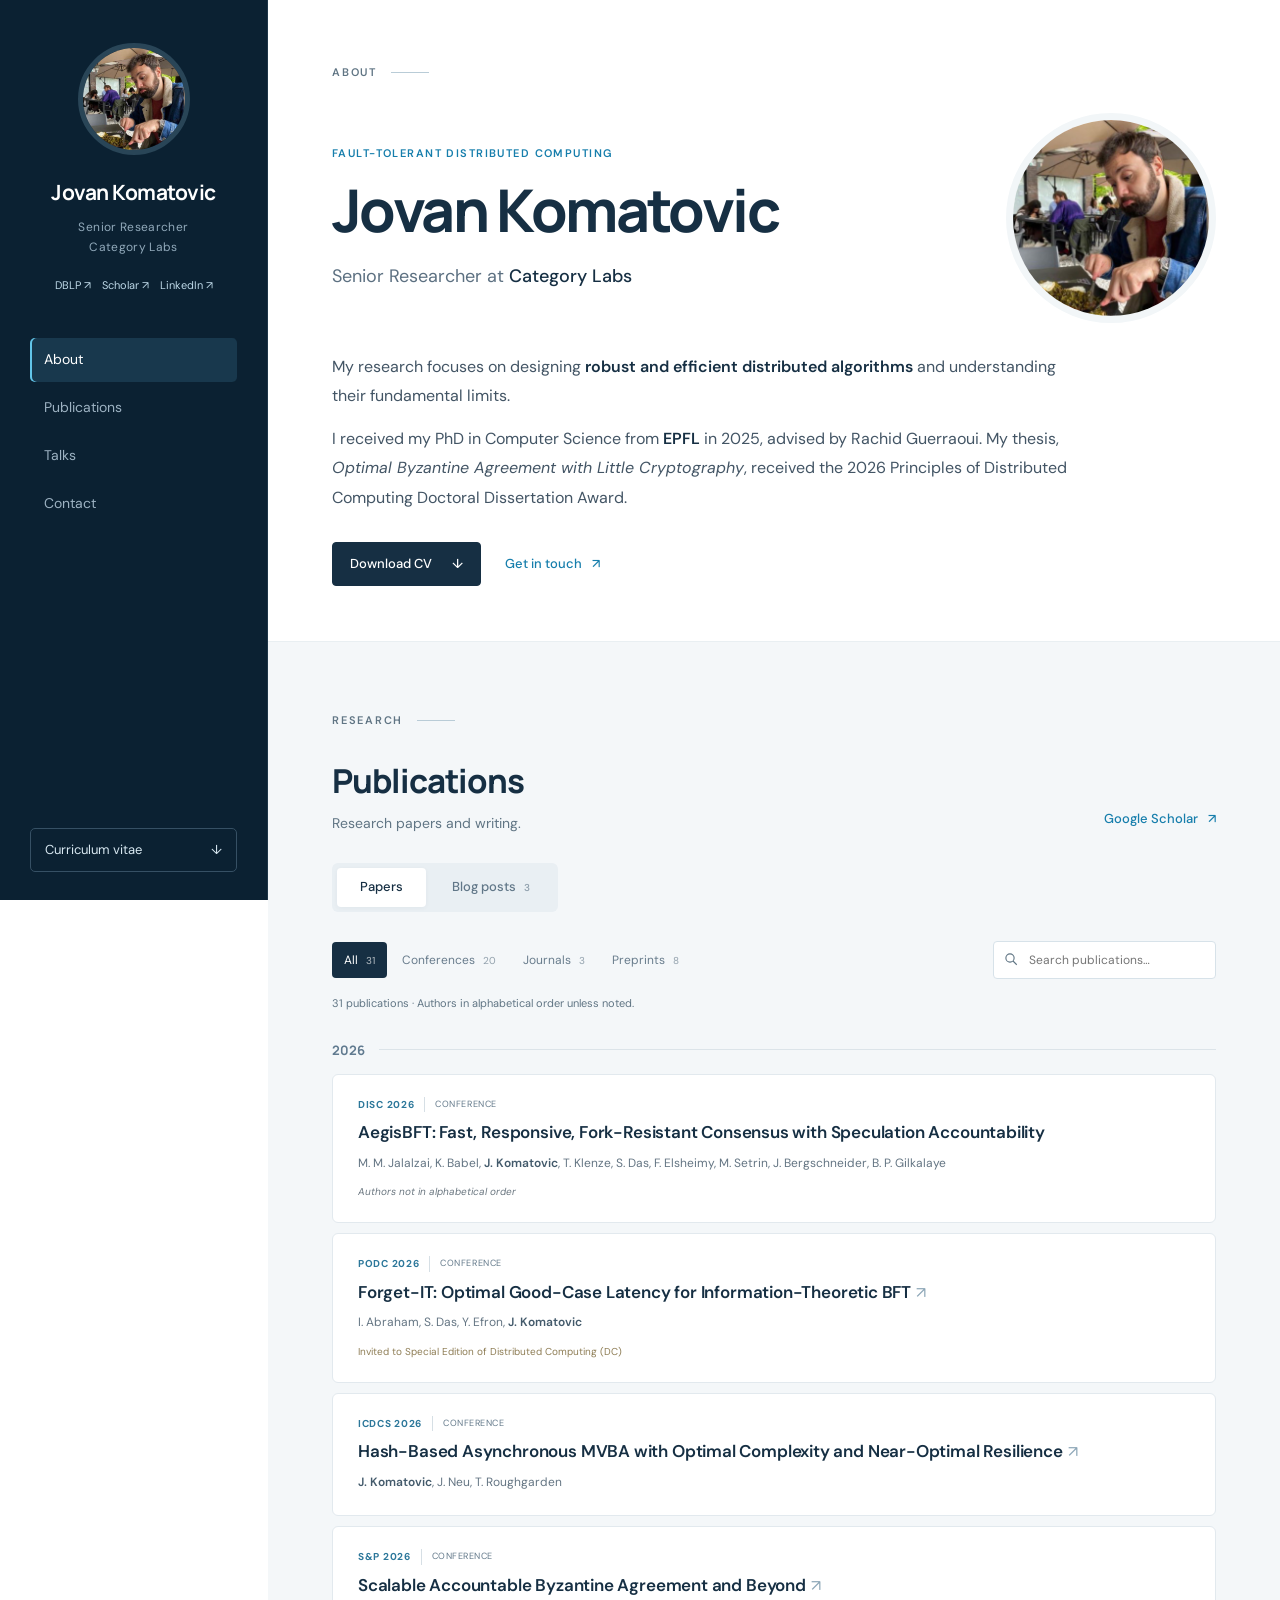
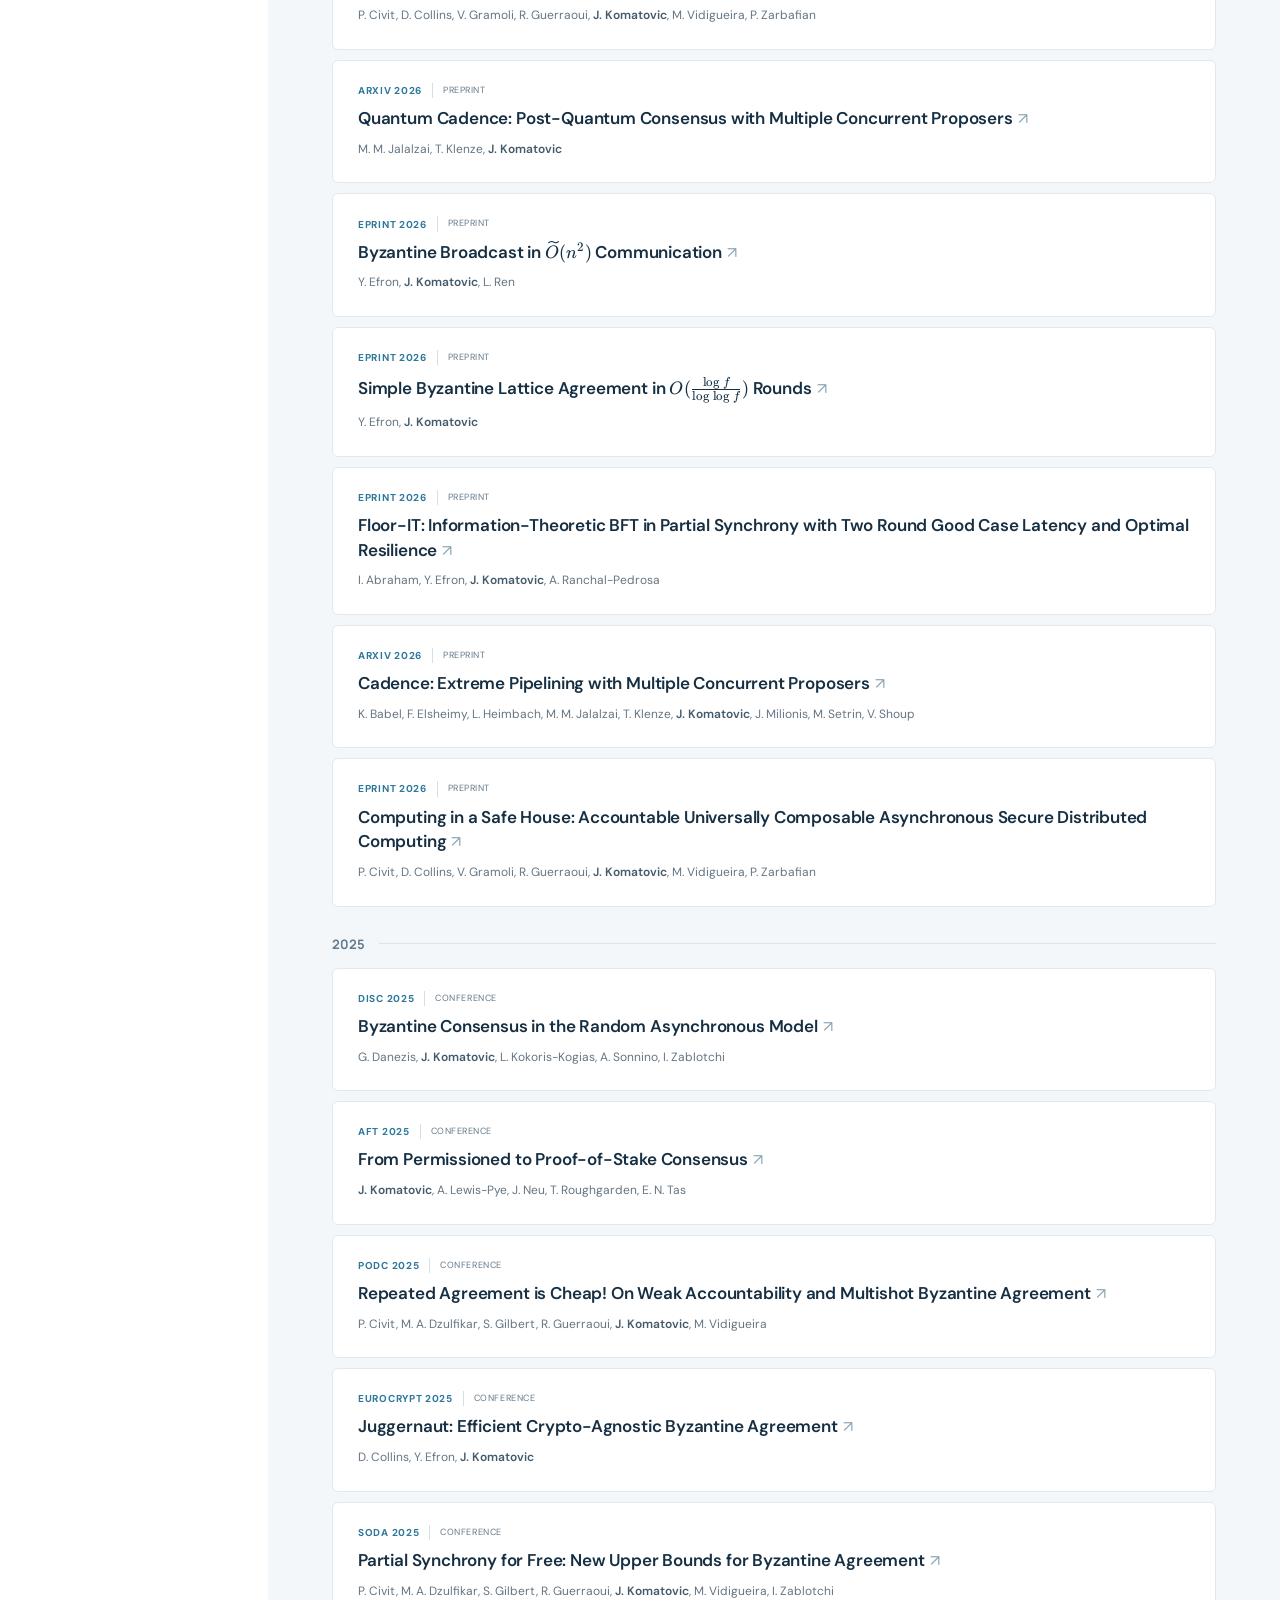
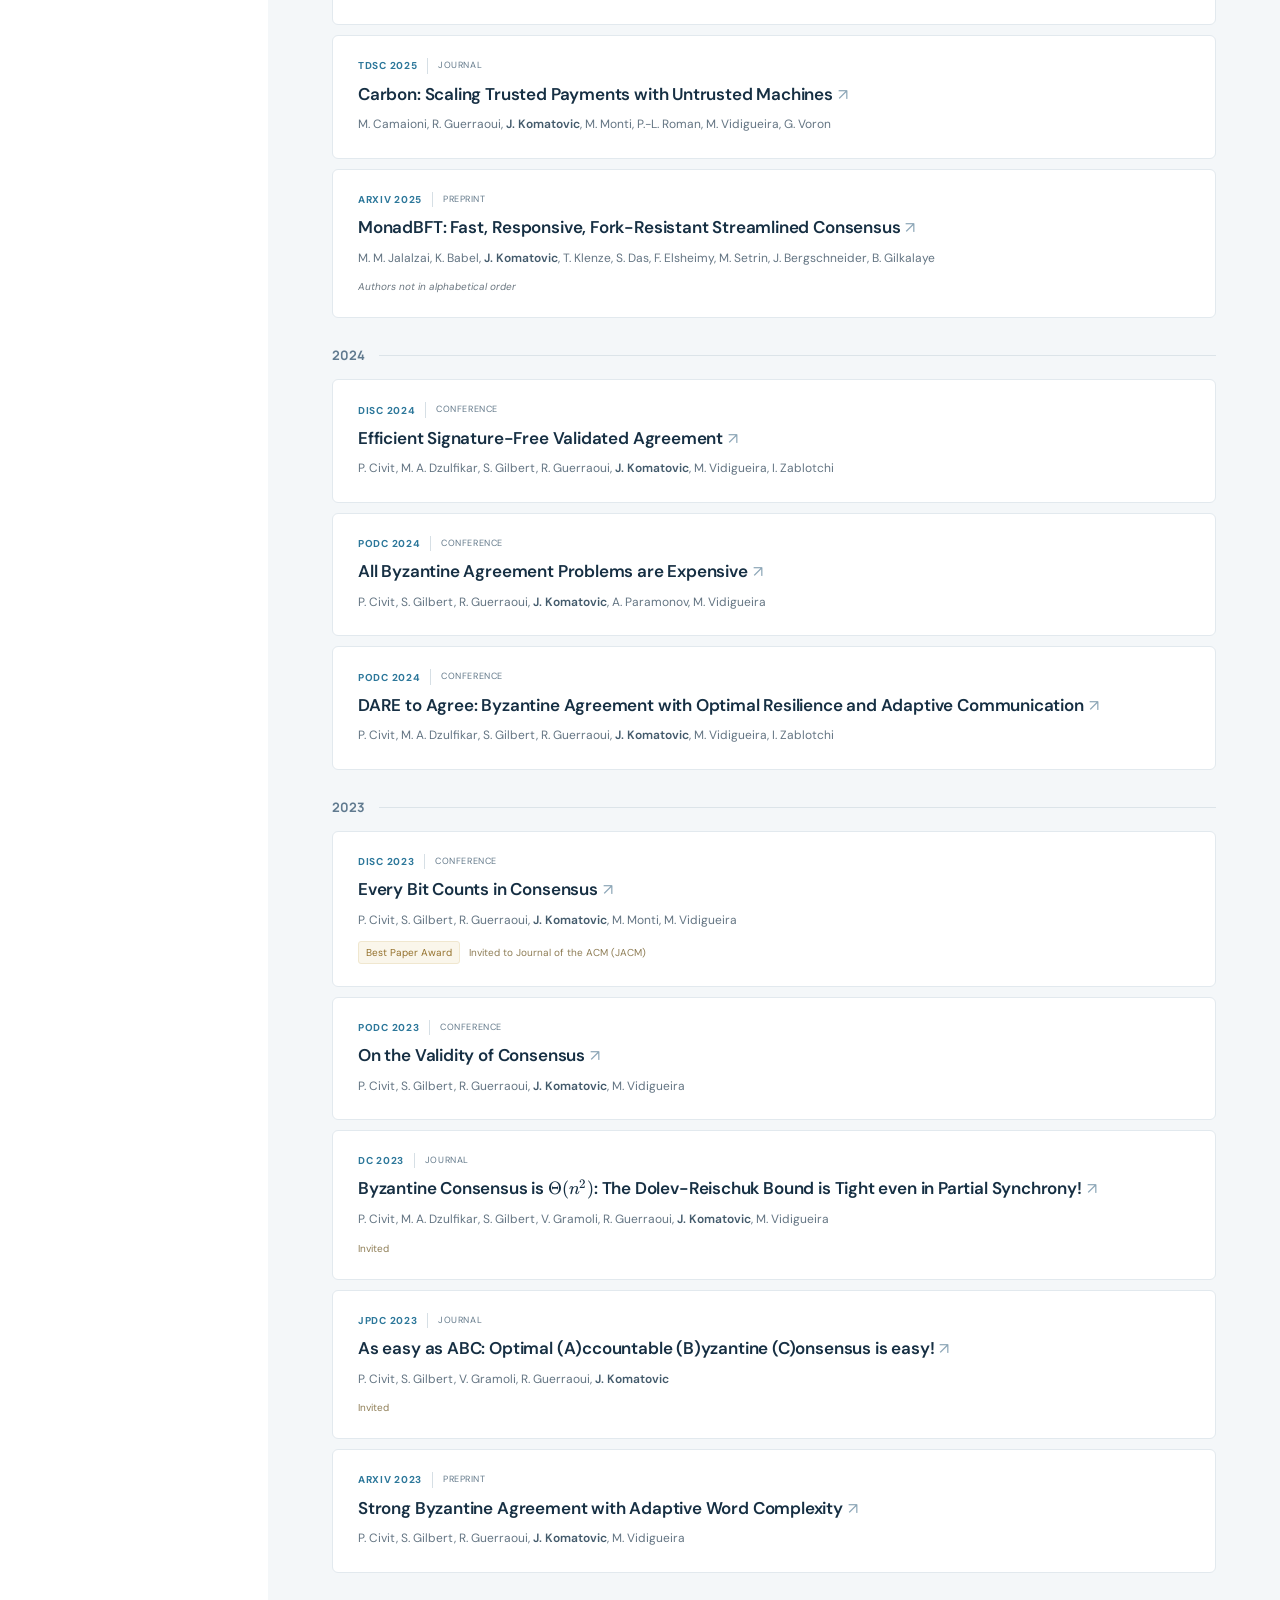
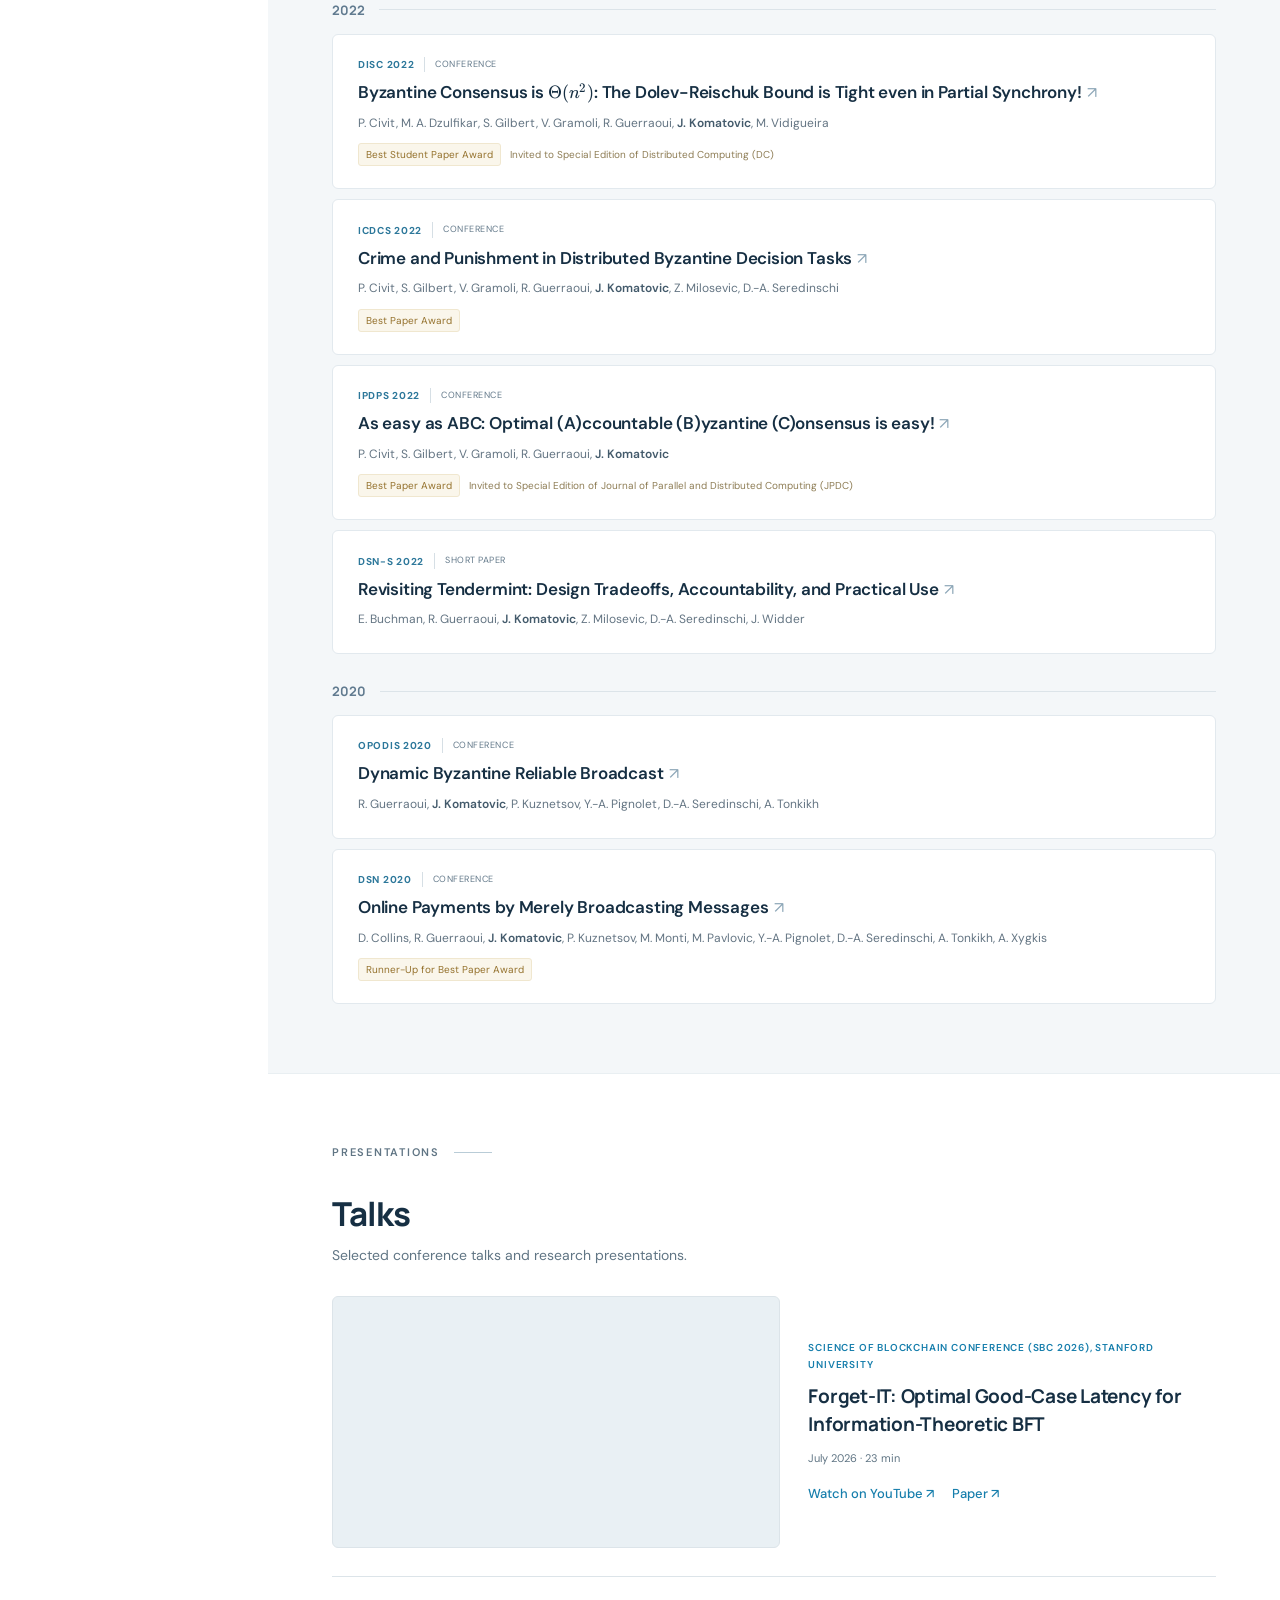
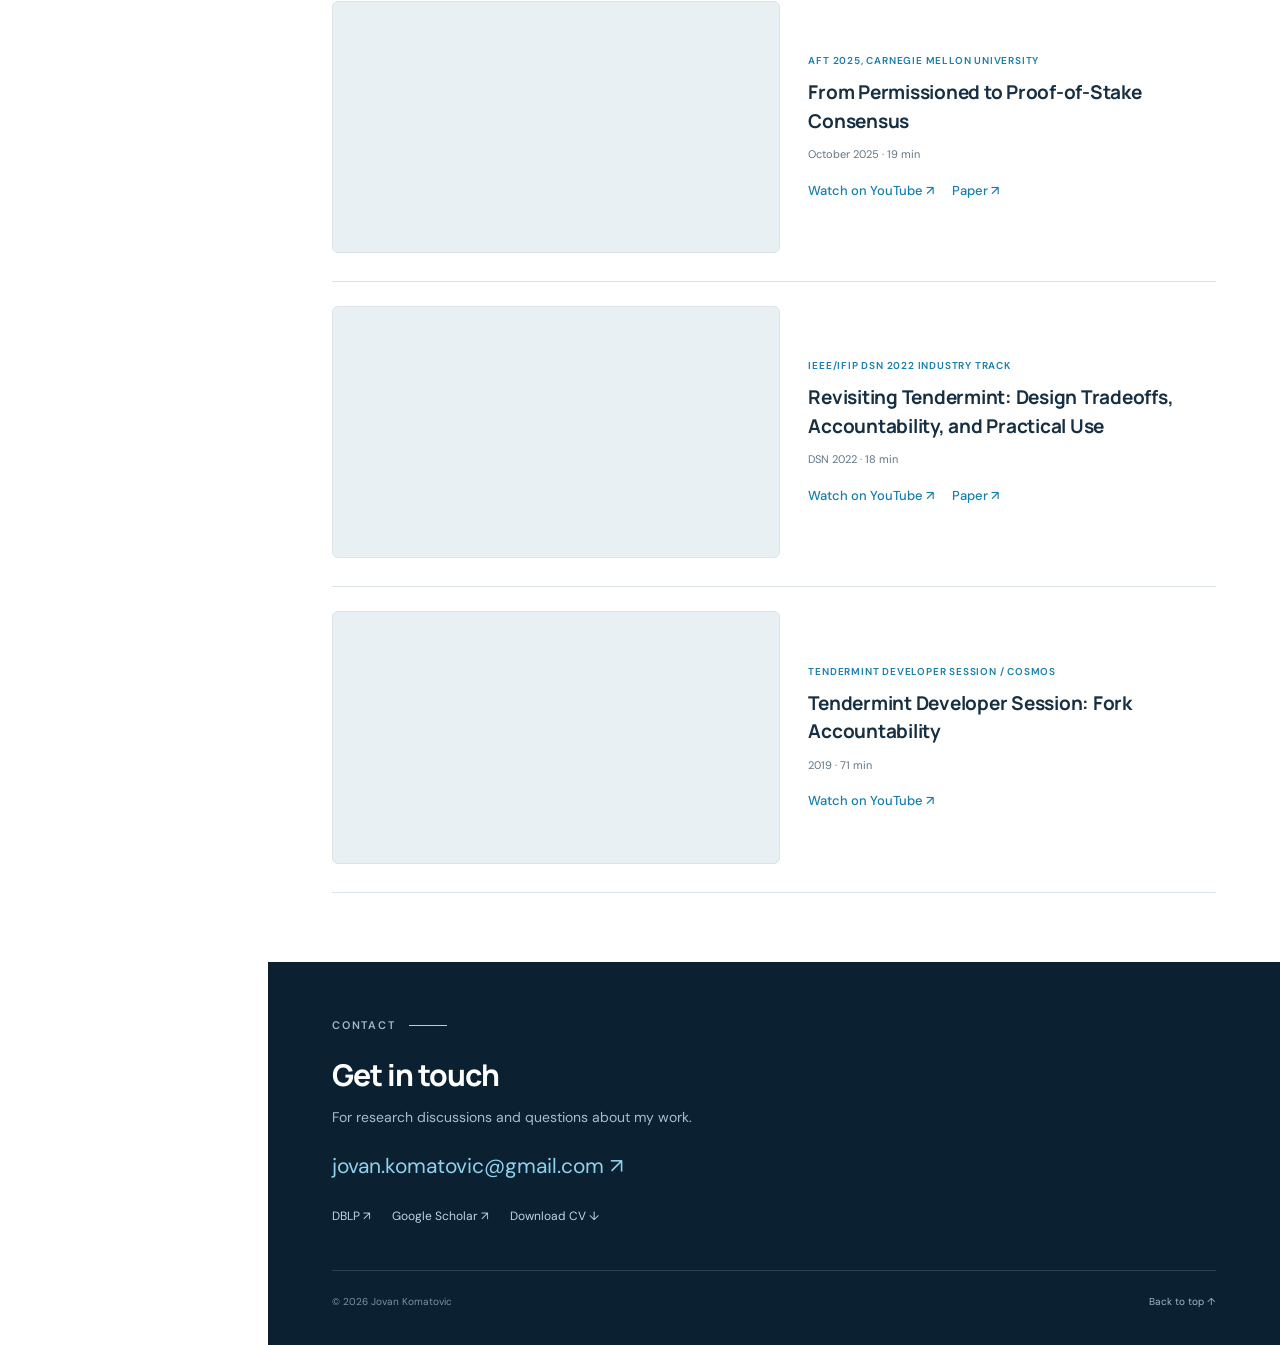
==== commit 1de79f29: "Add files via upload" ====
--- a/index.html
+++ b/index.html
@@ -22,7 +22,7 @@
 <section class="section about" id="about"><div class="inner">
 <div class="section-label">About</div>
 <div class="hero-top"><div><p class="eyebrow">Fault-tolerant distributed computing</p><h1>Jovan Komatovic</h1><p class="role">Senior Researcher at <strong>Category Labs</strong></p></div><img class="hero-photo" src="jovan-komatovic.jpg" alt="Jovan Komatovic" width="210" height="210"></div>
-<div class="bio"><p>My research focuses on designing <strong>robust and efficient distributed algorithms</strong> and understanding their fundamental limits through impossibility results and lower bounds.</p><p>I received my PhD in Computer Science from <strong>EPFL</strong> in 2025, advised by Rachid Guerraoui. My thesis, <em>Optimal Byzantine Agreement with Little Cryptography</em>, received the 2026 Principles of Distributed Computing Doctoral Dissertation Award.</p></div>
+<div class="bio"><p>My research focuses on designing <strong>robust and efficient distributed algorithms</strong> and understanding their fundamental limits.</p><p>I received my PhD in Computer Science from <strong>EPFL</strong> in 2025, advised by Rachid Guerraoui. My thesis, <em>Optimal Byzantine Agreement with Little Cryptography</em>, received the 2026 Principles of Distributed Computing Doctoral Dissertation Award.</p></div>
 
 <div class="hero-actions"><a class="button-primary" href="Jovan-Komatovic-CV.pdf" download>Download CV <span aria-hidden="true">↓</span></a><a class="text-link" href="mailto:jovan.komatovic@gmail.com">Get in touch <span aria-hidden="true">↗</span></a></div>
 </div></section>
